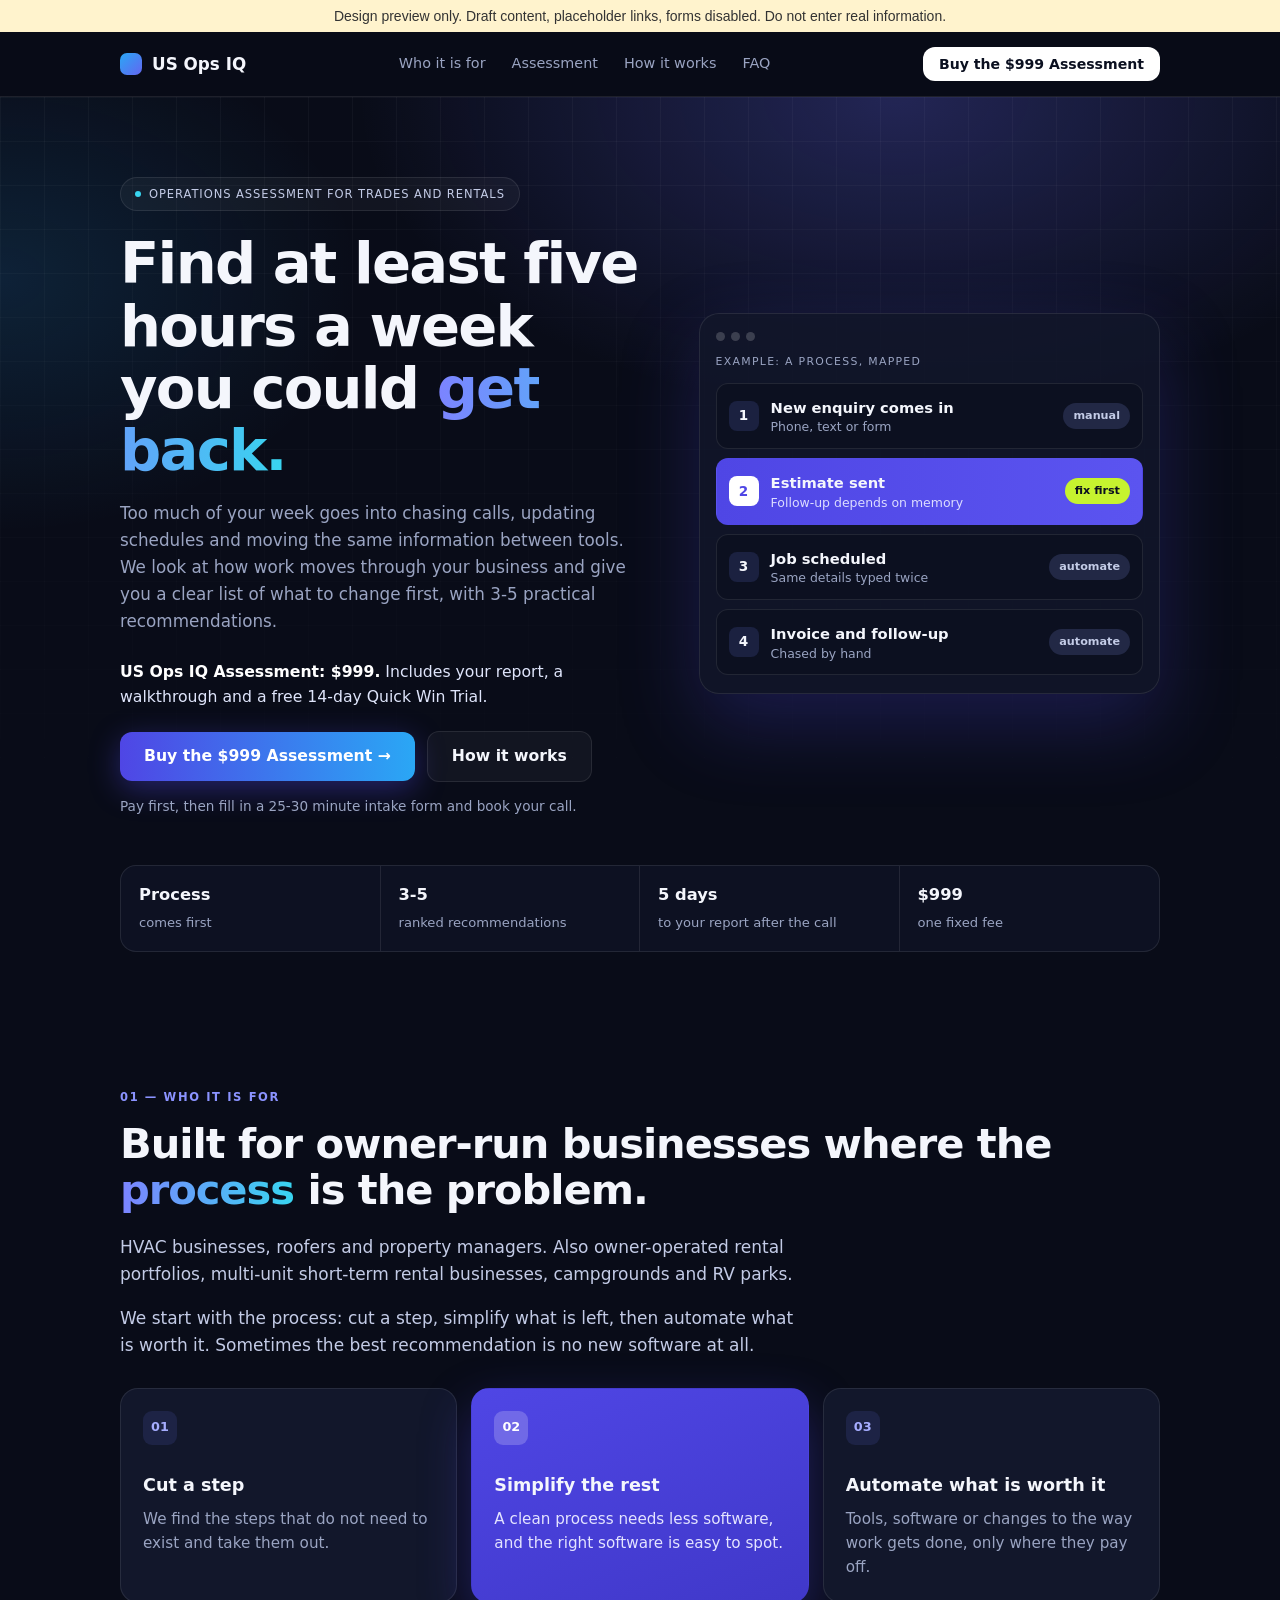
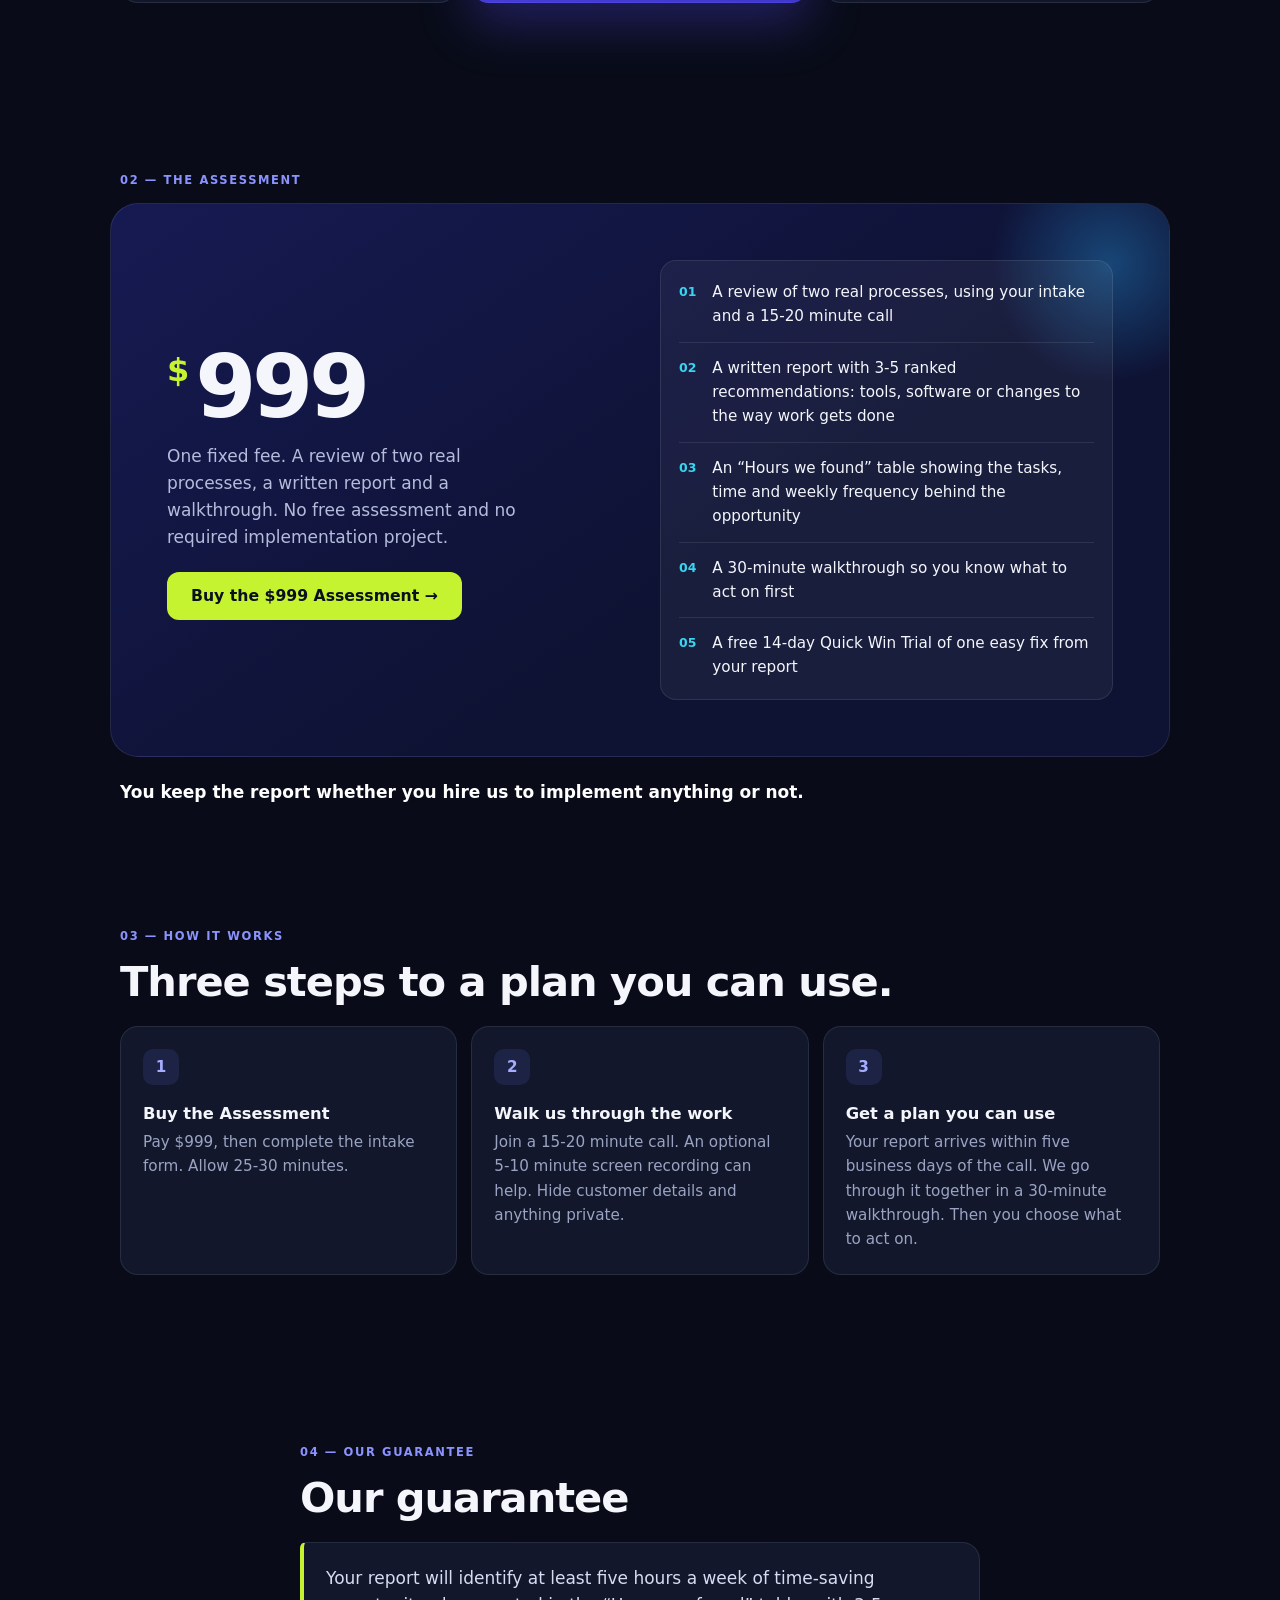
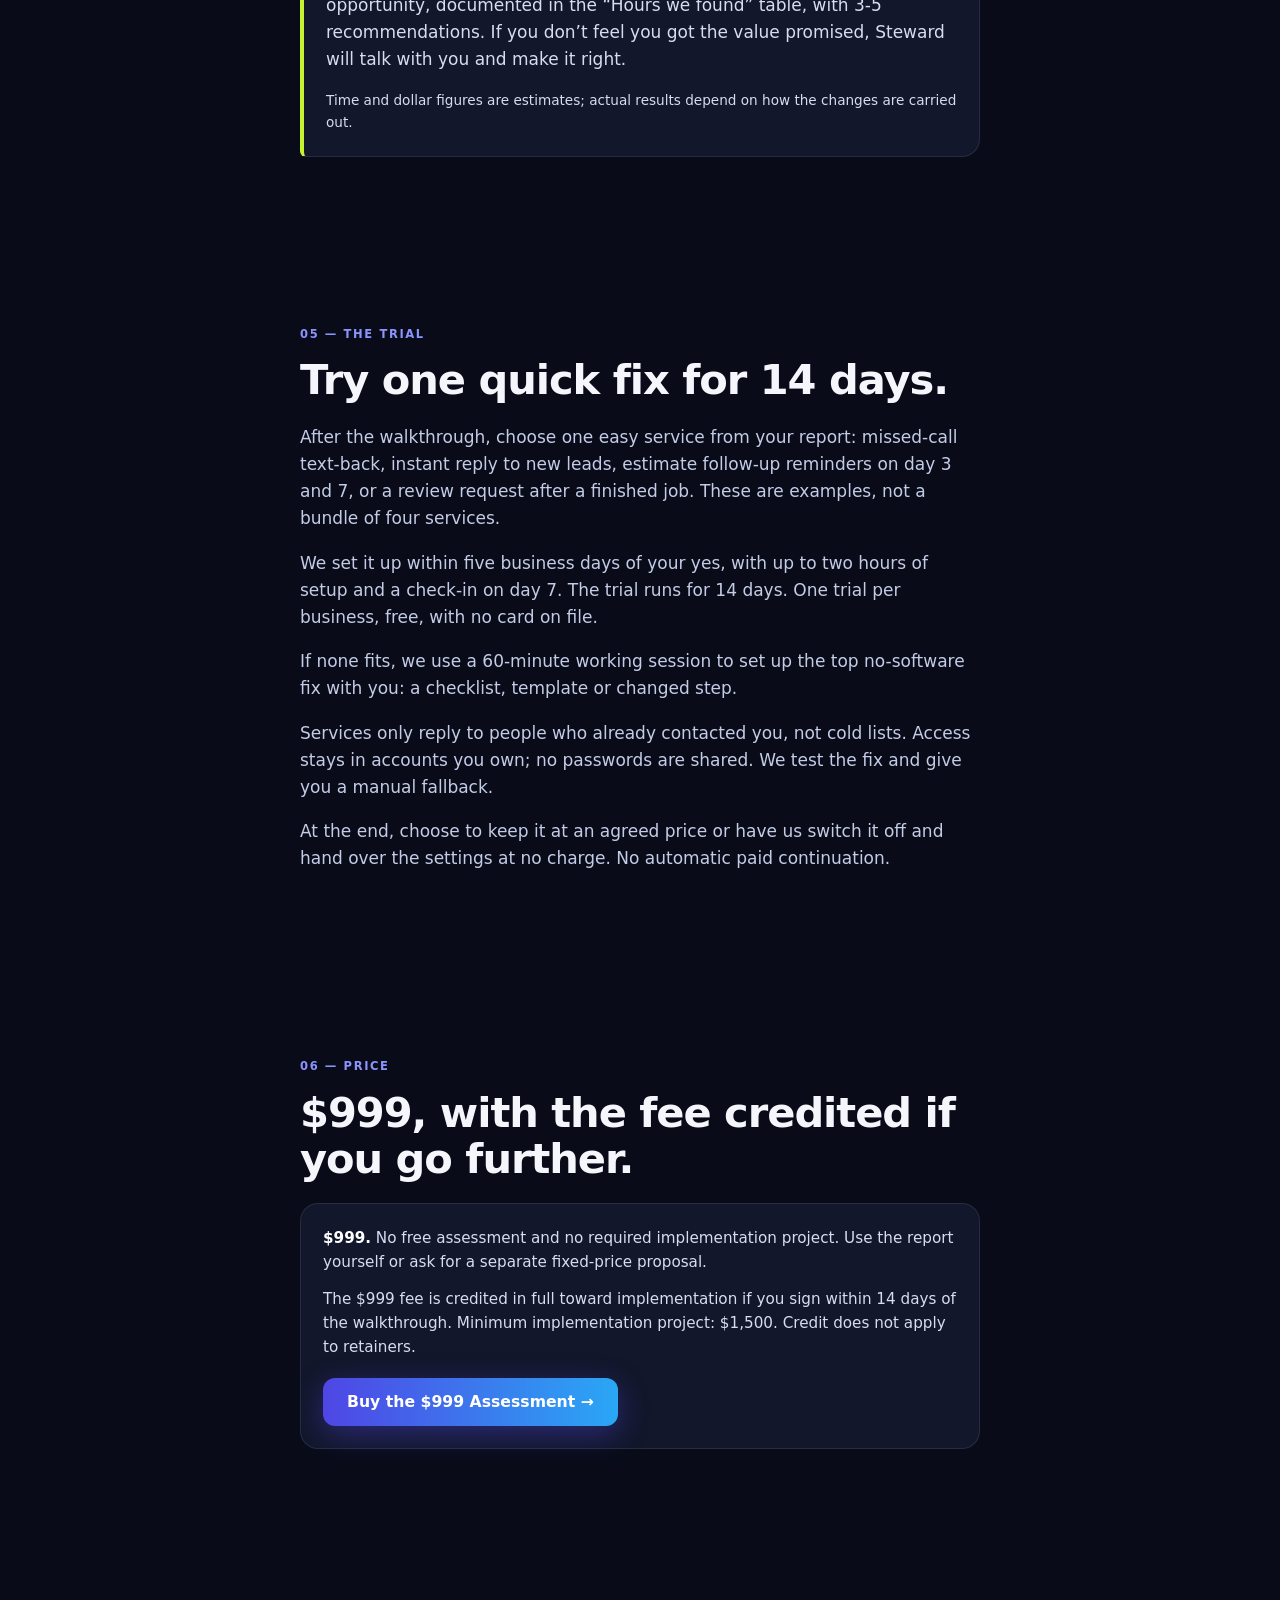
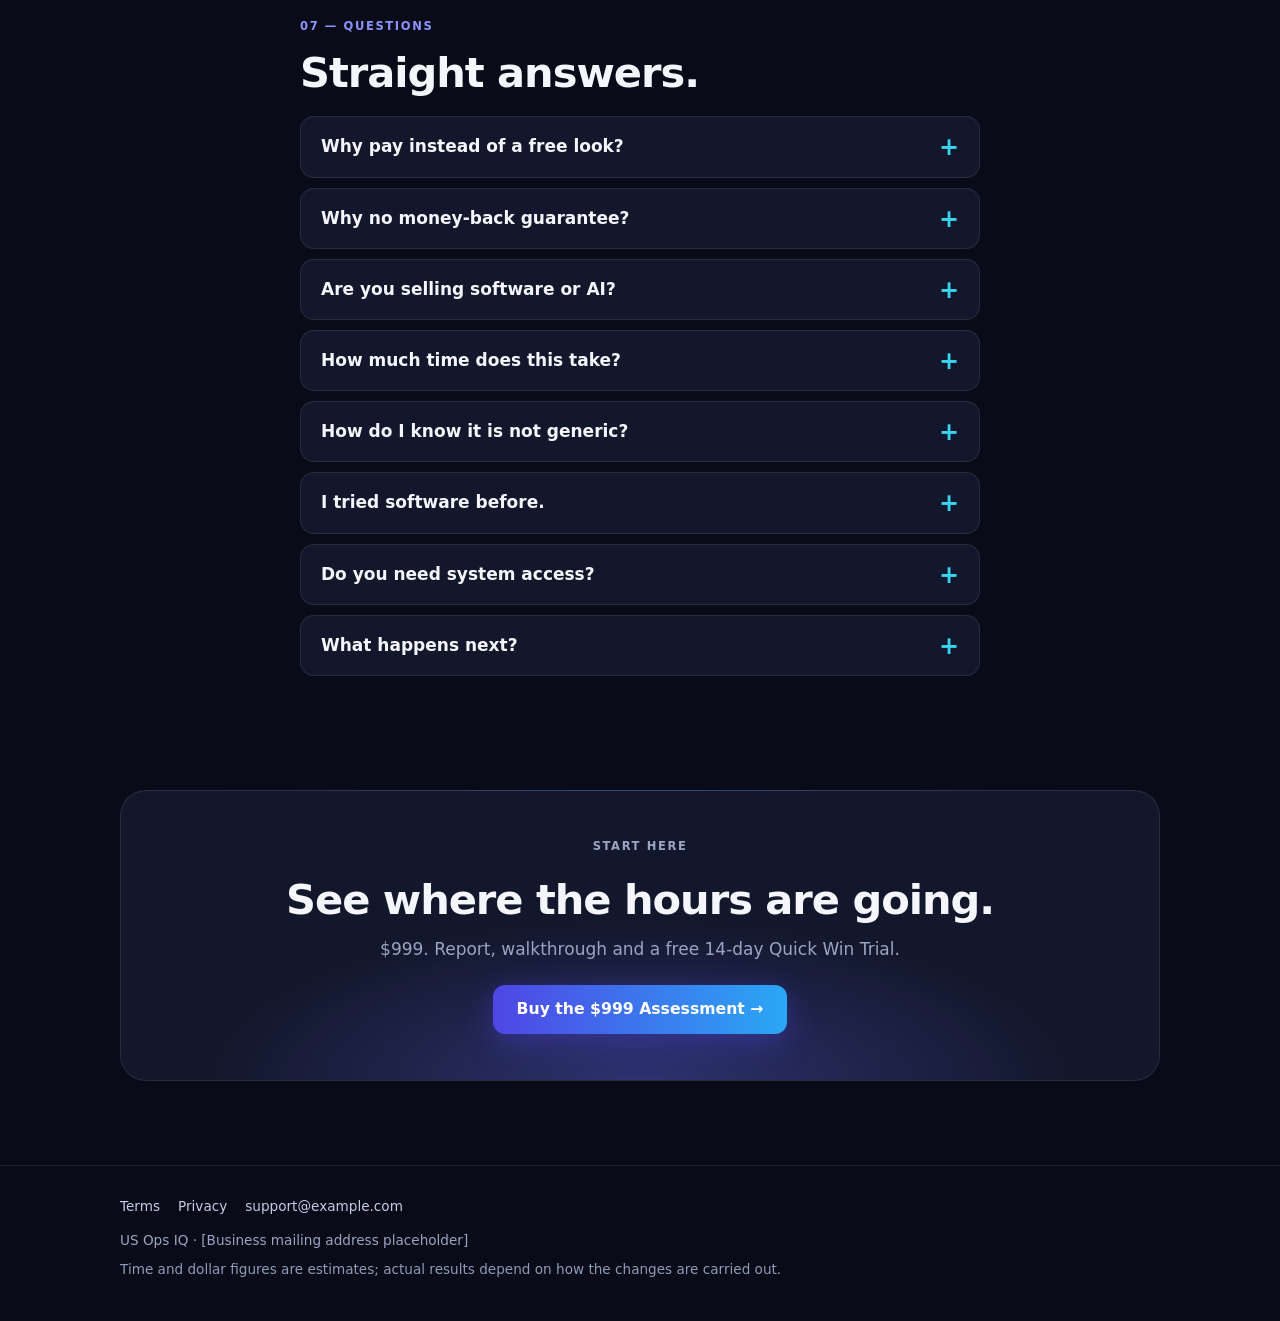
==== index.html @ 1dc73dcc "Create index.html" ====
<!doctype html>
<html lang="en">
<head>
<meta name="robots" content="noindex,nofollow">
<meta charset="utf-8">
<meta name="viewport" content="width=device-width,initial-scale=1">
<title>US Ops IQ | Find 5+ hours a week you could get back</title>
<meta name="description" content="A $999 workflow assessment for HVAC, roofing and property management businesses: a written report with 3-5 ranked recommendations, a walkthrough and a free 14-day Quick Win Trial.">
<link rel="canonical" href="https://example.com/">
<link rel="stylesheet" href="assets/style.css">
<meta property="og:title" content="US Ops IQ | Find 5+ hours a week you could get back">
<meta property="og:description" content="A $999 workflow assessment for HVAC, roofing and property management businesses: a written report with 3-5 ranked recommendations, a walkthrough and a free 14-day Quick Win Trial.">
</head>
<body><div style="background:#fff3cd;color:#333;padding:8px 12px;font:14px sans-serif;text-align:center">Design preview only. Draft content, placeholder links, forms disabled. Do not enter real information.</div>
<header class="site"><div class="wrap">
<a class="brand" href=""><b>US Ops IQ</b></a>
<nav class="top" aria-label="Main"><a href="#who">Who it is for</a><a href="#get">Assessment</a><a href="#how">How it works</a><a href="#faq">FAQ</a></nav>
<a class="btn small" href="#preview-only-payment-link">Buy <span class="lg">the </span>$999<span class="lg"> Assessment</span></a>
</div></header>
<main>
<section class="hero"><div class="wrap split">
<div>
<div class="pill">Operations assessment for trades and rentals</div>
<h1>Find at least five hours a week you could <span class="grad">get back.</span></h1>
<p class="lead">Too much of your week goes into chasing calls, updating schedules and moving the same information between tools. We look at how work moves through your business and give you a clear list of what to change first, with 3-5 practical recommendations.</p>
<div class="pricetag"><strong>US Ops IQ Assessment: $999.</strong> Includes your report, a walkthrough and a free 14-day Quick Win Trial.</div>
<div class="btns"><a class="btn" href="#preview-only-payment-link">Buy the $999 Assessment &rarr;</a><a class="btn ghost" href="#how">How it works</a></div>
<p class="note">Pay first, then fill in a 25-30 minute intake form and book your call.</p>
</div>
<div class="mapcard" aria-label="Example of a mapped process">
<div class="dots"><i></i><i></i><i></i></div>
<p class="maplabel">Example: a process, mapped</p>
<div class="row"><span class="n">1</span><div><b>New enquiry comes in</b><small>Phone, text or form</small></div><span class="t">manual</span></div>
<div class="row hot"><span class="n">2</span><div><b>Estimate sent</b><small>Follow-up depends on memory</small></div><span class="t">fix first</span></div>
<div class="row"><span class="n">3</span><div><b>Job scheduled</b><small>Same details typed twice</small></div><span class="t">automate</span></div>
<div class="row" style="margin-bottom:0"><span class="n">4</span><div><b>Invoice and follow-up</b><small>Chased by hand</small></div><span class="t">automate</span></div>
</div>
</div>
<div class="wrap"><div class="stats">
<div><b>Process</b><span>comes first</span></div>
<div><b>3-5</b><span>ranked recommendations</span></div>
<div><b>5 days</b><span>to your report after the call</span></div>
<div><b>$999</b><span>one fixed fee</span></div>
</div></div>
</section>

<section id="who"><div class="wrap">
<p class="eyebrow">01 &mdash; Who it is for</p>
<h2>Built for owner-run businesses where the <span class="grad">process</span> is the problem.</h2>
<p style="max-width:680px">HVAC businesses, roofers and property managers. Also owner-operated rental portfolios, multi-unit short-term rental businesses, campgrounds and RV parks.</p>
<p style="max-width:680px">We start with the process: cut a step, simplify what is left, then automate what is worth it. Sometimes the best recommendation is no new software at all.</p>
<div class="cards three" style="margin-top:28px">
<div class="card"><span class="num">01</span><h3>Cut a step</h3><p>We find the steps that do not need to exist and take them out.</p></div>
<div class="card hot"><span class="num">02</span><h3>Simplify the rest</h3><p>A clean process needs less software, and the right software is easy to spot.</p></div>
<div class="card"><span class="num">03</span><h3>Automate what is worth it</h3><p>Tools, software or changes to the way work gets done, only where they pay off.</p></div>
</div>
</div></section>

<section id="get"><div class="wrap">
<p class="eyebrow">02 &mdash; The assessment</p>
<div class="block">
<div>
<div class="big"><sup>$</sup><span>999</span></div>
<p class="desc">One fixed fee. A review of two real processes, a written report and a walkthrough. No free assessment and no required implementation project.</p>
<a class="btn lime" href="#preview-only-payment-link">Buy the $999 Assessment &rarr;</a>
</div>
<ol class="inc">
<li><b>01</b>A review of two real processes, using your intake and a 15-20 minute call</li>
<li><b>02</b>A written report with 3-5 ranked recommendations: tools, software or changes to the way work gets done</li>
<li><b>03</b>An &ldquo;Hours we found&rdquo; table showing the tasks, time and weekly frequency behind the opportunity</li>
<li><b>04</b>A 30-minute walkthrough so you know what to act on first</li>
<li><b>05</b>A free 14-day Quick Win Trial of one easy fix from your report</li>
</ol>
</div>
<p style="margin-top:22px"><strong style="color:#fff">You keep the report whether you hire us to implement anything or not.</strong></p>
</div></section>

<section id="how" style="padding-top:20px"><div class="wrap">
<p class="eyebrow">03 &mdash; How it works</p>
<h2>Three steps to a plan you can use.</h2>
<ol class="steps">
<li><span class="n">1</span><strong>Buy the Assessment</strong>Pay $999, then complete the intake form. Allow 25-30 minutes.</li>
<li><span class="n">2</span><strong>Walk us through the work</strong>Join a 15-20 minute call. An optional 5-10 minute screen recording can help. Hide customer details and anything private.</li>
<li><span class="n">3</span><strong>Get a plan you can use</strong>Your report arrives within five business days of the call. We go through it together in a 30-minute walkthrough. Then you choose what to act on.</li>
</ol>
</div></section>

<section id="guarantee"><div class="wrap narrow">
<p class="eyebrow">04 &mdash; Our guarantee</p>
<h2>Our guarantee</h2>
<div class="guarantee">
<p style="margin-top:0">Your report will identify at least five hours a week of time-saving opportunity, documented in the &ldquo;Hours we found&rdquo; table, with 3-5 recommendations. If you don&rsquo;t feel you got the value promised, Steward will talk with you and make it right.</p>
<p class="small" style="margin-bottom:0">Time and dollar figures are estimates; actual results depend on how the changes are carried out.</p>
</div>
</div></section>

<section id="trial"><div class="wrap narrow">
<p class="eyebrow">05 &mdash; The trial</p>
<h2>Try one quick fix for 14 days.</h2>
<p>After the walkthrough, choose one easy service from your report: missed-call text-back, instant reply to new leads, estimate follow-up reminders on day 3 and 7, or a review request after a finished job. These are examples, not a bundle of four services.</p>
<p>We set it up within five business days of your yes, with up to two hours of setup and a check-in on day 7. The trial runs for 14 days. One trial per business, free, with no card on file.</p>
<p>If none fits, we use a 60-minute working session to set up the top no-software fix with you: a checklist, template or changed step.</p>
<p>Services only reply to people who already contacted you, not cold lists. Access stays in accounts you own; no passwords are shared. We test the fix and give you a manual fallback.</p>
<p>At the end, choose to keep it at an agreed price or have us switch it off and hand over the settings at no charge. No automatic paid continuation.</p>
</div></section>

<section id="price"><div class="wrap narrow">
<p class="eyebrow">06 &mdash; Price</p>
<h2>$999, with the fee credited if you go further.</h2>
<div class="card">
<p style="color:#d6dcf2"><strong style="color:#fff">$999.</strong> No free assessment and no required implementation project. Use the report yourself or ask for a separate fixed-price proposal.</p>
<p style="color:#d6dcf2;margin:12px 0 18px">The $999 fee is credited in full toward implementation if you sign within 14 days of the walkthrough. Minimum implementation project: $1,500. Credit does not apply to retainers.</p>
<a class="btn" href="#preview-only-payment-link">Buy the $999 Assessment &rarr;</a>
</div>
</div></section>

<section id="faq"><div class="wrap narrow">
<p class="eyebrow">07 &mdash; Questions</p>
<h2>Straight answers.</h2>
<details><summary>Why pay instead of a free look?</summary><div class="body"><p>A real look takes real work. The assessment is the product, not a free sales pitch. You get a review of your processes, practical recommendations, a walkthrough and a trial of one quick fix. The report is yours even if you never hire us again.</p></div></details>
<details><summary>Why no money-back guarantee?</summary><div class="body"><p>The point is to give you something useful for your business, not another sales promise. You get a report built from your actual work: at least five hours a week of identified opportunity and 3-5 practical recommendations. You also get the free trial and implementation credit described above. We do not offer a money-back guarantee. If you do not feel you got the value promised, talk with Steward. He will listen and make it right.</p></div></details>
<details><summary>Are you selling software or AI?</summary><div class="body"><p>No. We start with how the work gets done. Your report can include tools, software or simple process changes. Implementation is a separate project you can decline.</p></div></details>
<details><summary>How much time does this take?</summary><div class="body"><p>A 25-30 minute form, one 15-20 minute call and a 30-minute walkthrough. The recording is optional. We do the analysis and put the next steps in order.</p></div></details>
<details><summary>How do I know it is not generic?</summary><div class="body"><p>It uses your intake, your call and two real processes. The hours table shows the basis for the numbers.</p></div></details>
<details><summary>I tried software before.</summary><div class="body"><p>We look at the process first, suggest changes that fit what you use and name a fallback if a fix breaks.</p></div></details>
<details><summary>Do you need system access?</summary><div class="body"><p>You choose what to show us. Hide private information. We do not ask for passwords. Later access uses accounts you own and can turn off.</p></div></details>
<details><summary>What happens next?</summary><div class="body"><p>We walk through the report and offer the trial. Use the recommendations yourself or ask for an implementation proposal. No required next step.</p></div></details>
</div></section>

<section style="padding-top:20px"><div class="wrap"><div class="ctabox">
<p class="eyebrow">Start here</p>
<h2>See where the hours are going.</h2>
<p>$999. Report, walkthrough and a free 14-day Quick Win Trial.</p>
<a class="btn" href="#preview-only-payment-link">Buy the $999 Assessment &rarr;</a>
</div></div></section>
</main>
<footer class="site"><div class="wrap">
<div class="links"><a href="terms/">Terms</a><a href="privacy/">Privacy</a><a href="mailto:support@example.com">support@example.com</a></div>
<div>US Ops IQ &middot; [Business mailing address placeholder]</div>
<div class="small" style="color:#8e9bb8;margin-top:8px">Time and dollar figures are estimates; actual results depend on how the changes are carried out.</div>
</div></footer>
<script>document.querySelectorAll("form").forEach(function(f){f.addEventListener("submit",function(e){e.preventDefault();alert("Preview only: form submission is disabled.");});});</script></body></html>
---- assets/style.css ----
:root{--bg:#090c18;--bg2:#0d1122;--card:#12172b;--card2:#171d36;--line:rgba(255,255,255,.09);--ink:#f4f6fc;--muted:#9aa4c2;--violet:#6366f1;--indigo:#4f46e5;--blue:#2aa7f5;--cyan:#38d5f0;--lime:#c6f32f;--max:1080px}
*{box-sizing:border-box}
html{-webkit-text-size-adjust:100%;scroll-behavior:smooth}
body{margin:0;font:16px/1.6 Inter,system-ui,-apple-system,"Segoe UI",Roboto,Helvetica,Arial,sans-serif;color:var(--ink);background:var(--bg)}
a{color:var(--cyan)}
.wrap{max-width:var(--max);margin:0 auto;padding:0 20px}
.narrow{max-width:720px}
header.site{position:sticky;top:0;z-index:20;background:rgba(9,12,24,.82);backdrop-filter:blur(10px);-webkit-backdrop-filter:blur(10px);border-bottom:1px solid var(--line)}
header.site .wrap{display:flex;align-items:center;justify-content:space-between;min-height:64px;gap:12px}
.brand{display:flex;align-items:center;gap:10px;font-weight:700;font-size:1.05rem;color:var(--ink);text-decoration:none}
.brand:before{content:"";width:22px;height:22px;border-radius:7px;background:linear-gradient(135deg,var(--blue),var(--violet))}
.brand b{font-weight:700}
nav.top{display:none;gap:26px}
nav.top a{color:var(--muted);text-decoration:none;font-size:.9rem}
nav.top a:hover{color:#fff}
.btn{display:inline-block;background:linear-gradient(90deg,var(--indigo),var(--blue));color:#fff;font-weight:650;text-decoration:none;padding:15px 24px;border-radius:12px;border:0;font-size:.98rem;text-align:center;cursor:pointer;line-height:1.2;box-shadow:0 8px 30px rgba(79,70,229,.4)}
.btn:hover{filter:brightness(1.1)}
.btn.small{padding:9px 16px;font-size:.88rem;background:#fff;color:#0b1020;box-shadow:none}
.btn.ghost{background:rgba(255,255,255,.04);color:var(--ink);border:1px solid var(--line);box-shadow:none}
.btn.lime{background:var(--lime);color:#0b1020;box-shadow:none}
.btns{display:flex;flex-direction:column;align-items:flex-start;gap:12px}
.hero{position:relative;overflow:hidden;padding:44px 0 36px;background:radial-gradient(60% 50% at 70% 0%,rgba(99,102,241,.28),transparent 70%),radial-gradient(40% 40% at 0% 20%,rgba(42,167,245,.14),transparent 70%),var(--bg)}
.hero:before{content:"";position:absolute;inset:0;background-image:linear-gradient(rgba(255,255,255,.035) 1px,transparent 1px),linear-gradient(90deg,rgba(255,255,255,.035) 1px,transparent 1px);background-size:44px 44px;-webkit-mask-image:linear-gradient(#000,transparent 85%);mask-image:linear-gradient(#000,transparent 85%);pointer-events:none}
.hero .wrap{position:relative}
.pill{display:inline-flex;align-items:center;gap:8px;border:1px solid var(--line);background:rgba(255,255,255,.04);border-radius:99px;padding:7px 14px;font-size:.72rem;letter-spacing:.08em;text-transform:uppercase;color:#c3cbe6;margin-bottom:22px}
.pill:before{content:"";width:6px;height:6px;border-radius:50%;background:var(--cyan)}
.hero h1{font-size:2.2rem;line-height:1.08;margin:0 0 18px;letter-spacing:-.03em;font-weight:800}
.grad{background:linear-gradient(90deg,#7c83ff,var(--cyan));-webkit-background-clip:text;background-clip:text;color:transparent}
.hero p.lead{color:var(--muted);font-size:1.05rem;margin:0 0 24px;max-width:560px}
.hero .note{font-size:.85rem;color:var(--muted);margin-top:14px}
.pricetag{display:inline-block;margin:0 0 22px;color:#dfe5fb;font-size:.98rem}
.pricetag strong{color:#fff}
.mapcard{margin-top:34px;background:rgba(18,23,43,.85);border:1px solid var(--line);border-radius:20px;padding:16px 16px 18px;box-shadow:0 30px 80px rgba(79,70,229,.25)}
.dots{display:flex;gap:6px;margin:2px 0 12px}.dots i{width:9px;height:9px;border-radius:50%;background:rgba(255,255,255,.18)}
.maplabel{font-size:.68rem;letter-spacing:.12em;text-transform:uppercase;color:var(--muted);margin:0 0 12px}
.row{display:flex;align-items:center;gap:12px;background:#0c1020;border:1px solid var(--line);border-radius:12px;padding:12px;margin-bottom:9px}
.row .n{flex:none;width:30px;height:30px;border-radius:8px;background:#1b2140;display:flex;align-items:center;justify-content:center;font-weight:700;font-size:.85rem}
.row b{display:block;font-size:.92rem}.row small{color:var(--muted);font-size:.78rem;display:block;line-height:1.35}
.row .t{margin-left:auto;flex:none;font-size:.7rem;padding:4px 10px;border-radius:99px;background:#222845;color:#c3cbe6;font-weight:600}
.row.hot{background:linear-gradient(90deg,#4f46e5,#5b54f0);border-color:transparent}
.row.hot .n{background:#fff;color:var(--indigo)}.row.hot small{color:#dcdcff}
.row.hot .t{background:var(--lime);color:#0b1020}
.stats{display:grid;grid-template-columns:1fr 1fr;border:1px solid var(--line);border-radius:16px;background:rgba(18,23,43,.6);margin-top:34px;overflow:hidden}
.stats div{padding:16px 18px;border-right:1px solid var(--line);border-bottom:1px solid var(--line)}
.stats div:nth-child(2n){border-right:0}.stats div:nth-last-child(-n+2){border-bottom:0}
.stats b{display:block;font-size:1.02rem}.stats span{font-size:.82rem;color:var(--muted)}
section{padding:56px 0}
.eyebrow{font-size:.72rem;letter-spacing:.14em;text-transform:uppercase;color:#8b93ff;font-weight:600;margin:0 0 14px}
h1,h2,h3{color:var(--ink)}
h2{font-size:1.9rem;line-height:1.12;margin:0 0 20px;letter-spacing:-.025em;font-weight:800}
h3{font-size:1.1rem;margin:0 0 8px}
.cards{display:grid;gap:14px}
.card{background:var(--card);border:1px solid var(--line);border-radius:18px;padding:22px}
.card p{margin:0;color:var(--muted);font-size:.95rem}
.card .num{display:inline-flex;width:34px;height:34px;border-radius:9px;background:#1d2345;color:#a6adff;font-size:.8rem;font-weight:700;align-items:center;justify-content:center;margin-bottom:26px}
.card.hot{background:linear-gradient(160deg,#4f46e5,#4038c9);border-color:transparent;box-shadow:0 20px 50px rgba(79,70,229,.35)}
.card.hot p{color:#e4e4ff}.card.hot .num{background:rgba(255,255,255,.2);color:#fff}
.card ul.check{margin-top:4px}
.block{background:linear-gradient(145deg,#161a52,#0e1233 60%);border:1px solid var(--line);border-radius:28px;padding:28px 22px;position:relative;overflow:hidden}
.block:after{content:"";position:absolute;right:-60px;top:-60px;width:240px;height:240px;border-radius:50%;background:radial-gradient(circle,rgba(42,167,245,.35),transparent 70%)}
.block>*{position:relative;z-index:1}
.big{display:flex;align-items:flex-start;line-height:.95;margin:6px 0 14px}
.big sup{font-size:2rem;color:var(--lime);font-weight:800;margin:10px 6px 0 0}
.big span{font-size:5.5rem;font-weight:800;letter-spacing:-.05em}
.block p.desc{color:#b4bcdc;max-width:360px;margin:0 0 20px}
.inc{background:rgba(255,255,255,.05);border:1px solid var(--line);border-radius:16px;padding:6px 18px;margin-top:22px}
.inc li{list-style:none;display:flex;gap:16px;padding:13px 0;border-bottom:1px solid var(--line);font-size:.95rem}
.inc li:last-child{border:0}.inc li b{color:var(--cyan);font-size:.78rem;padding-top:2px;flex:none}
.inc{padding-left:18px;margin-bottom:0}
ul.check{list-style:none;padding:0;margin:0}
ul.check li{padding-left:28px;position:relative;margin:0 0 12px;color:#d6dcf2}
ul.check li:before{content:"";position:absolute;left:0;top:.45em;width:14px;height:14px;border-radius:50%;background:var(--lime)}
ul.check li:after{content:"";position:absolute;left:4.5px;top:.55em;width:3px;height:7px;border:solid #0b1020;border-width:0 2px 2px 0;transform:rotate(45deg)}
.steps{list-style:none;padding:0;margin:0;display:grid;gap:14px}
.steps li{background:var(--card);border:1px solid var(--line);border-radius:18px;padding:20px 20px 20px 66px;position:relative;color:var(--muted);font-size:.95rem}
.steps .n{position:absolute;left:18px;top:18px;width:36px;height:36px;border-radius:10px;background:#1d2345;color:#a6adff;font-weight:700;display:flex;align-items:center;justify-content:center}
.steps strong{display:block;color:var(--ink);margin-bottom:3px;font-size:1.02rem}
.guarantee{border:1px solid var(--line);border-left:4px solid var(--lime);background:var(--card);padding:22px;border-radius:6px 18px 18px 6px}
.small{font-size:.85rem;color:var(--muted)}
.guarantee p{color:#d6dcf2}
p{color:#c3cbe6}
details{background:var(--card);border:1px solid var(--line);border-radius:14px;margin:0 0 10px}
details summary{cursor:pointer;padding:16px 50px 16px 20px;font-weight:600;list-style:none;position:relative}
details summary::-webkit-details-marker{display:none}
details summary:after{content:"+";position:absolute;right:20px;top:11px;font-size:1.5rem;color:var(--cyan)}
details[open] summary:after{content:"\2212"}
details .body{padding:0 20px 16px}
details .body p{margin:0 0 10px}
.ctabox{text-align:center;background:radial-gradient(60% 80% at 50% 100%,rgba(99,102,241,.35),transparent 70%),var(--card);border:1px solid var(--line);border-radius:26px;padding:46px 20px}
.ctabox h2{margin-bottom:12px}.ctabox p{margin:0 0 22px;color:var(--muted)}
footer.site{border-top:1px solid var(--line);padding:30px 0 40px;font-size:.85rem;color:var(--muted)}
footer.site a{color:#c3cbe6;text-decoration:none}
footer.site .links{display:flex;flex-wrap:wrap;gap:6px 18px;margin:0 0 12px}
.formframe{border:1px solid var(--line);border-radius:18px;overflow:hidden;background:#fff;min-height:520px}
.formframe iframe{width:100%;min-height:900px;border:0;display:block}
.warn{background:rgba(251,146,60,.1);border:1px solid rgba(251,146,60,.4);border-radius:14px;padding:14px 18px;margin:0 0 20px;color:#ffd9b8}
.sections{display:grid;gap:12px;margin:0;padding:0;list-style:none}
.sections li{background:var(--card);border:1px solid var(--line);border-radius:14px;padding:16px 18px;color:var(--muted);font-size:.95rem}
.sections b{color:var(--ink)}
.legal h1{font-size:2rem;letter-spacing:-.02em}
.legal h2{font-size:1.15rem;margin:26px 0 8px;letter-spacing:0}
.draftbanner{background:rgba(251,146,60,.1);border:1px solid rgba(251,146,60,.4);color:#ffd9b8;padding:12px 16px;border-radius:12px;margin:0 0 22px;font-size:.9rem}
@media(min-width:820px){
 body{font-size:17px}
 nav.top{display:flex}
 .hero{padding:80px 0 52px}
 .hero .wrap.split{display:grid;grid-template-columns:1.15fr 1fr;gap:48px;align-items:center}
 .hero h1{font-size:3.6rem}
 .btns{flex-direction:row;align-items:center}
 .mapcard{margin-top:0}
 .stats{grid-template-columns:repeat(4,1fr)}
 .stats div{border-bottom:0!important;border-right:1px solid var(--line)!important}.stats div:last-child{border-right:0!important}
 section{padding:84px 0}
 h2{font-size:2.6rem}
 .cards.three{grid-template-columns:repeat(3,1fr)}
 .block{padding:56px;display:grid;grid-template-columns:1fr 1fr;gap:40px;align-items:center;margin:0 -10px}
 .inc{margin-top:0}
 .steps{grid-template-columns:repeat(3,1fr)}
 .steps li{padding:74px 22px 22px}
 .steps .n{left:22px;top:22px}
 .sections{grid-template-columns:1fr 1fr}
}
.hero.plain .wrap{display:block}
.brand{white-space:nowrap}.btn.small{white-space:nowrap}
.lg{display:none}
@media(min-width:560px){.lg{display:inline}}

/* Native intake, no third-party embed. */
fieldset{border:1px solid var(--line);border-radius:18px;padding:22px;margin:28px 0;background:var(--card)}
legend{font-size:1.2rem;font-weight:700;padding:0 8px;color:var(--ink)}
.field{margin:0 0 20px}.field label{display:block;font-weight:600;margin-bottom:8px;color:var(--ink)}
input,textarea,select{width:100%;min-width:0;border:1px solid #667394;border-radius:8px;background:#0c1020;color:var(--ink);padding:12px;font:inherit;line-height:1.4}textarea{resize:vertical}input:focus,textarea:focus,select:focus{outline:2px solid var(--cyan);outline-offset:2px}
.hint{font-size:.85rem;color:var(--muted);margin:7px 0 0}.required{color:#ffc28c}.checkbox{display:flex;gap:12px;align-items:flex-start}.checkbox input{width:22px;height:22px;flex:none;margin-top:3px}.honeypot{display:none}.refcard p{margin-bottom:16px}.refcard .field{margin-bottom:0}.fieldgrid{display:grid;gap:0}form details .body{padding-top:14px}form button{min-height:48px}form [hidden]{display:none!important}
@media(min-width:600px){.fieldgrid{grid-template-columns:1fr 1fr 1fr;gap:14px}}
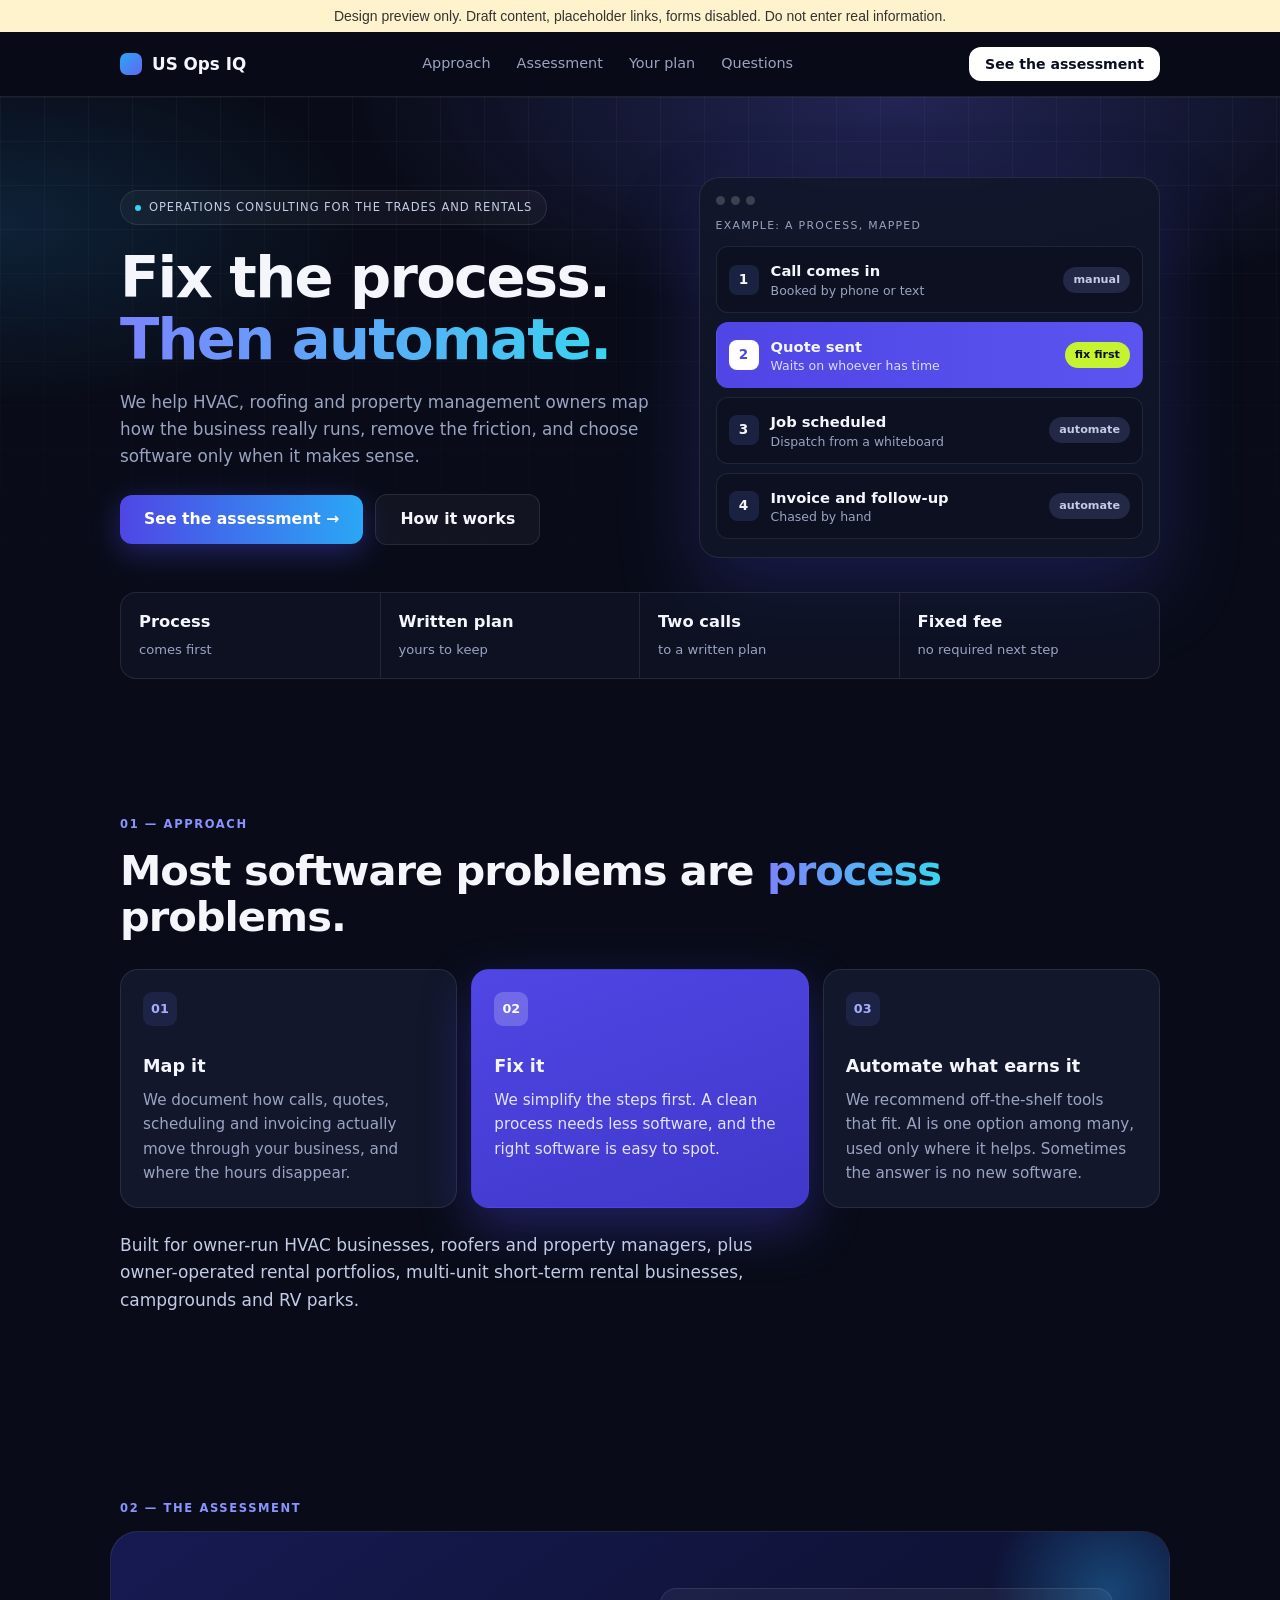
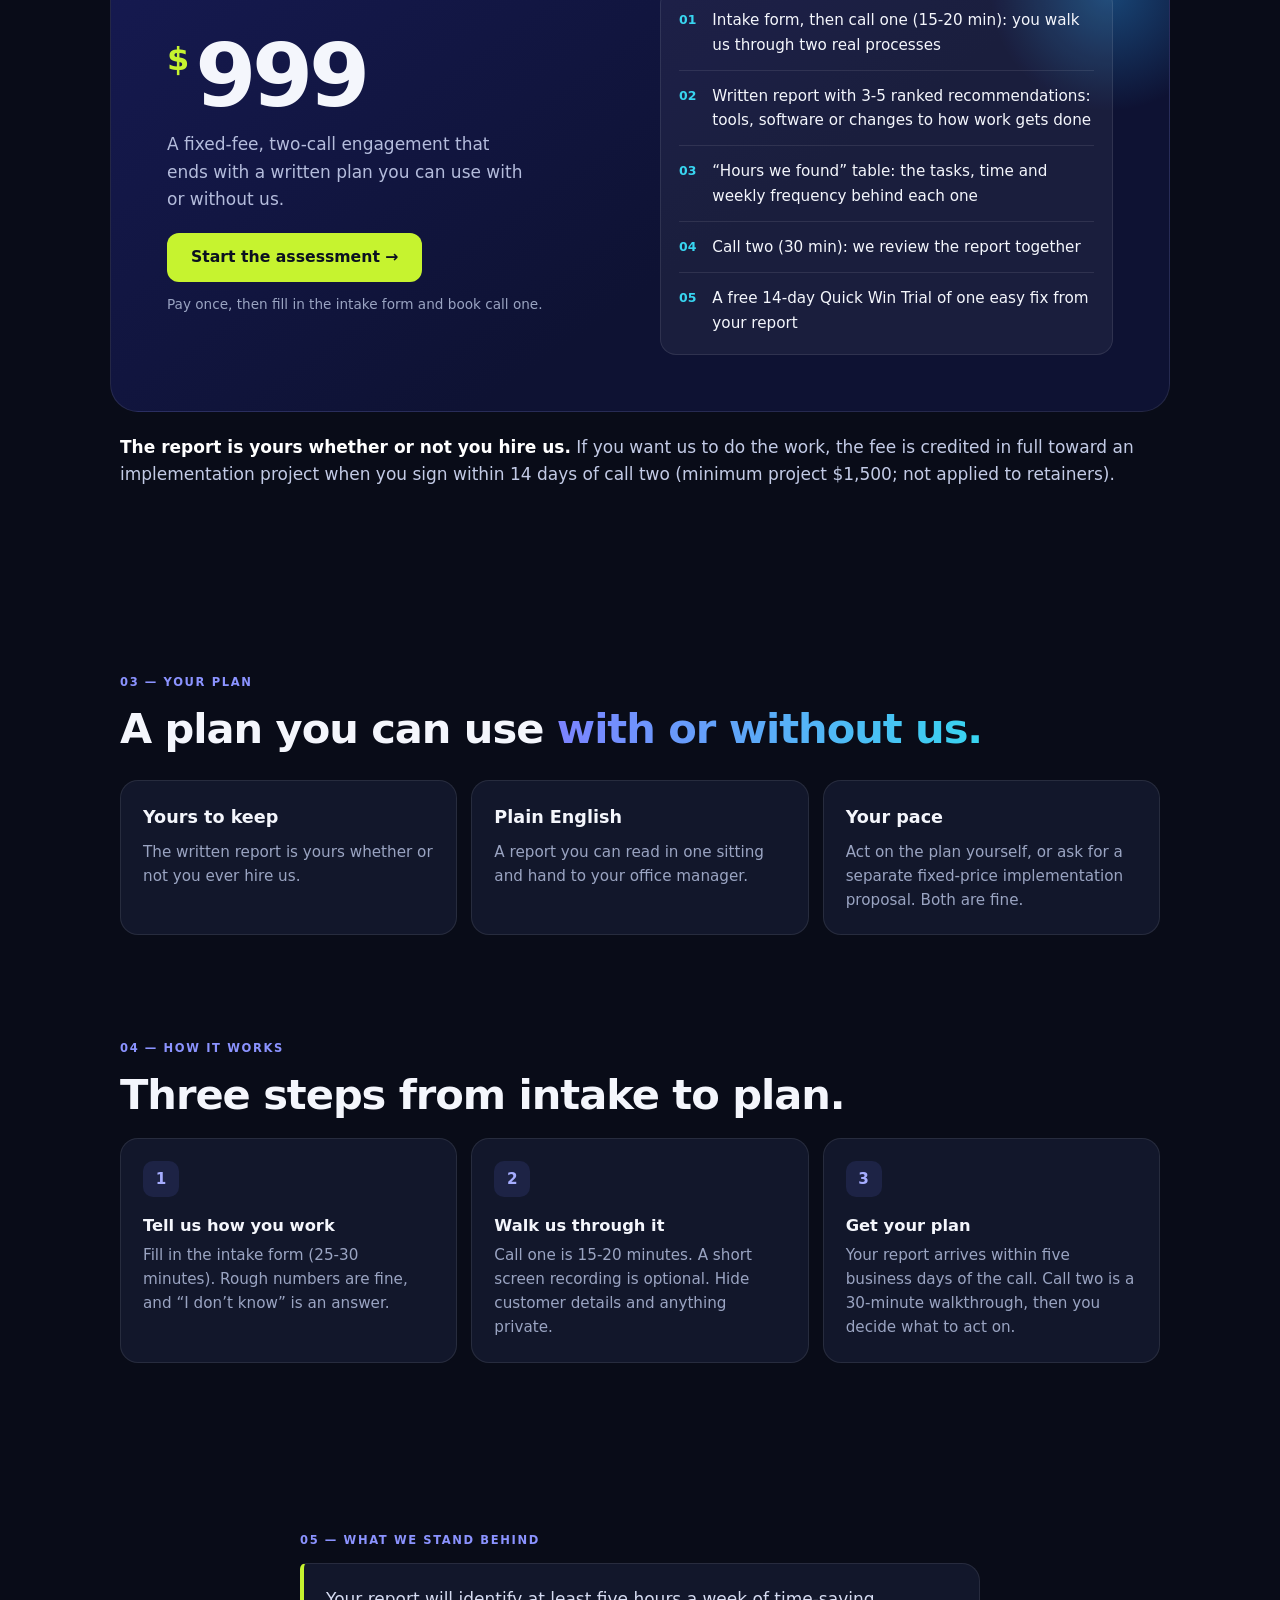
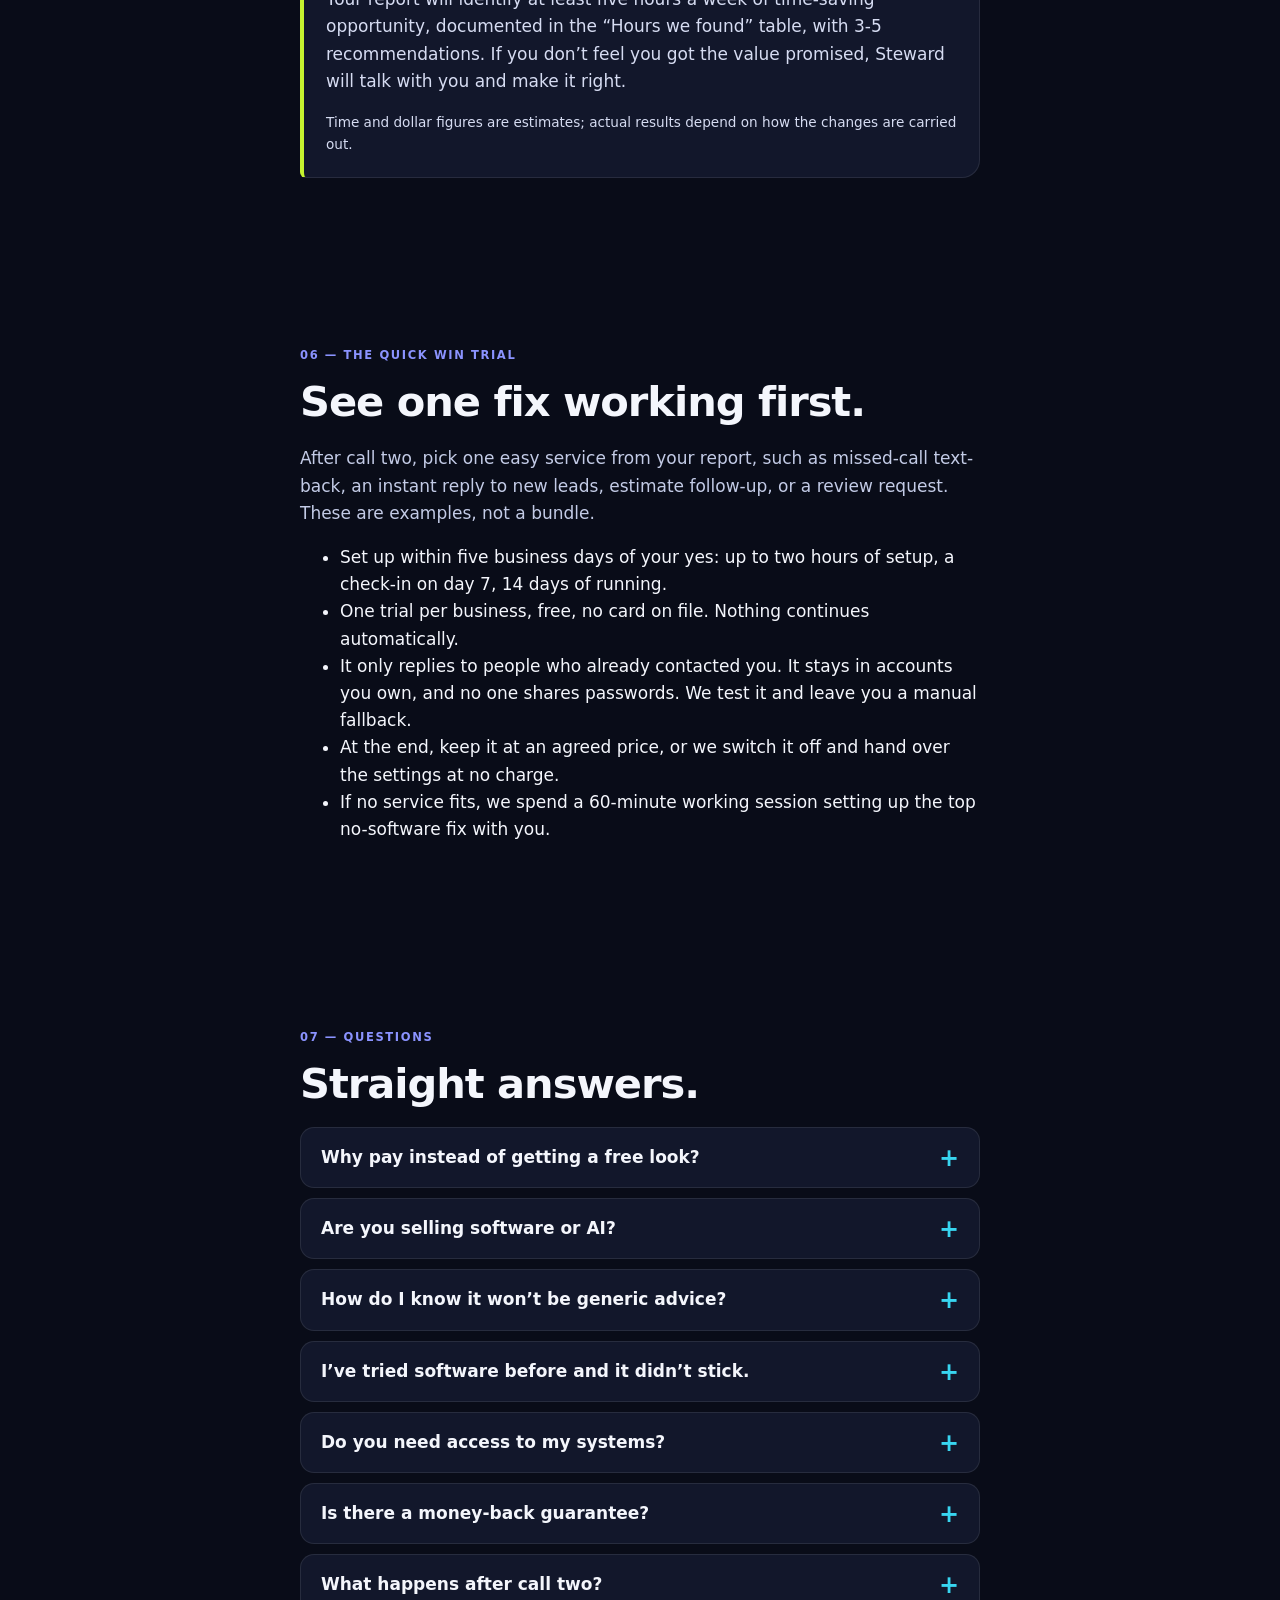
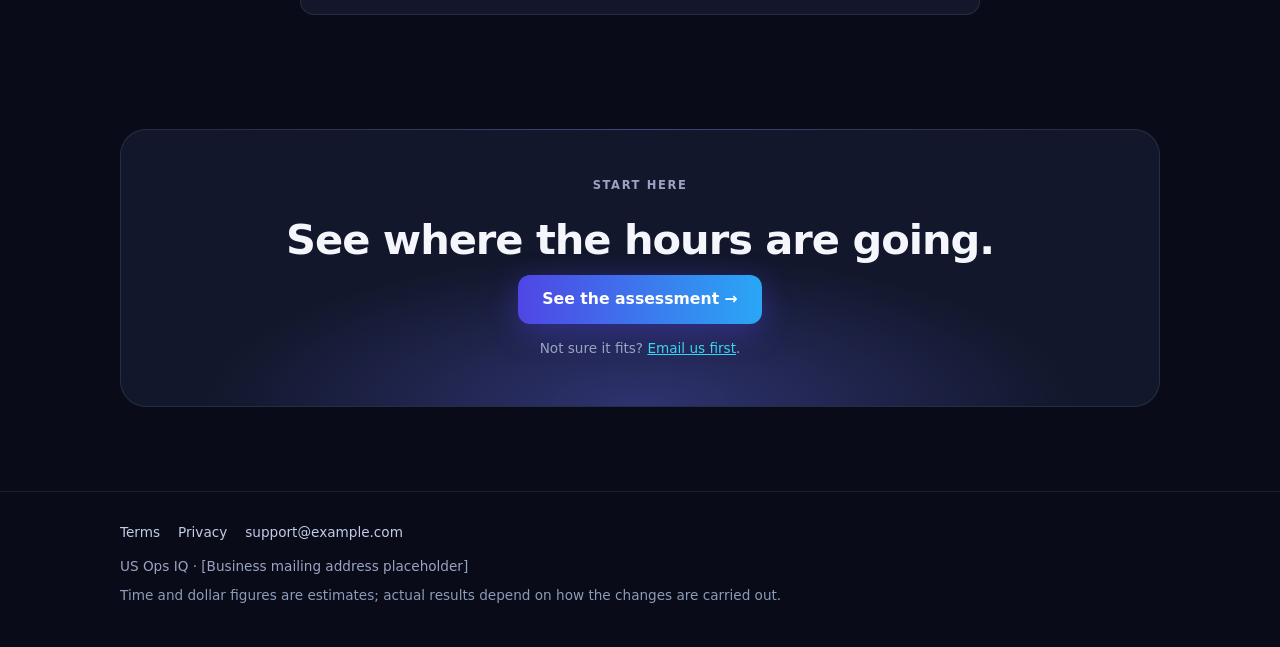
==== commit afd3d514: "Update index.html" ====
--- a/index.html
+++ b/index.html
@@ -4,90 +4,97 @@
 <meta name="robots" content="noindex,nofollow">
 <meta charset="utf-8">
 <meta name="viewport" content="width=device-width,initial-scale=1">
-<title>US Ops IQ | Find 5+ hours a week you could get back</title>
-<meta name="description" content="A $999 workflow assessment for HVAC, roofing and property management businesses: a written report with 3-5 ranked recommendations, a walkthrough and a free 14-day Quick Win Trial.">
+<title>US Ops IQ | Fix the process. Then automate.</title>
+<meta name="description" content="We help HVAC, roofing and property management owners map how the business really runs, remove the friction, and choose software only when it makes sense. A fixed-fee assessment that ends in a written plan.">
 <link rel="canonical" href="https://example.com/">
 <link rel="stylesheet" href="assets/style.css">
-<meta property="og:title" content="US Ops IQ | Find 5+ hours a week you could get back">
-<meta property="og:description" content="A $999 workflow assessment for HVAC, roofing and property management businesses: a written report with 3-5 ranked recommendations, a walkthrough and a free 14-day Quick Win Trial.">
+<meta property="og:title" content="US Ops IQ | Fix the process. Then automate.">
+<meta property="og:description" content="A fixed-fee operations assessment for HVAC, roofing and property management owners. Two calls, one written plan.">
 </head>
 <body><div style="background:#fff3cd;color:#333;padding:8px 12px;font:14px sans-serif;text-align:center">Design preview only. Draft content, placeholder links, forms disabled. Do not enter real information.</div>
 <header class="site"><div class="wrap">
 <a class="brand" href=""><b>US Ops IQ</b></a>
-<nav class="top" aria-label="Main"><a href="#who">Who it is for</a><a href="#get">Assessment</a><a href="#how">How it works</a><a href="#faq">FAQ</a></nav>
-<a class="btn small" href="#preview-only-payment-link">Buy <span class="lg">the </span>$999<span class="lg"> Assessment</span></a>
+<nav class="top" aria-label="Main"><a href="#approach">Approach</a><a href="#assessment">Assessment</a><a href="#plan">Your plan</a><a href="#faq">Questions</a></nav>
+<a class="btn small" href="#assessment">See the assessment</a>
 </div></header>
 <main>
 <section class="hero"><div class="wrap split">
 <div>
-<div class="pill">Operations assessment for trades and rentals</div>
-<h1>Find at least five hours a week you could <span class="grad">get back.</span></h1>
-<p class="lead">Too much of your week goes into chasing calls, updating schedules and moving the same information between tools. We look at how work moves through your business and give you a clear list of what to change first, with 3-5 practical recommendations.</p>
-<div class="pricetag"><strong>US Ops IQ Assessment: $999.</strong> Includes your report, a walkthrough and a free 14-day Quick Win Trial.</div>
-<div class="btns"><a class="btn" href="#preview-only-payment-link">Buy the $999 Assessment &rarr;</a><a class="btn ghost" href="#how">How it works</a></div>
-<p class="note">Pay first, then fill in a 25-30 minute intake form and book your call.</p>
+<div class="pill">Operations consulting for the trades and rentals</div>
+<h1>Fix the process. <span class="grad">Then automate.</span></h1>
+<p class="lead">We help HVAC, roofing and property management owners map how the business really runs, remove the friction, and choose software only when it makes sense.</p>
+<div class="btns"><a class="btn" href="#assessment">See the assessment &rarr;</a><a class="btn ghost" href="#how">How it works</a></div>
 </div>
 <div class="mapcard" aria-label="Example of a mapped process">
 <div class="dots"><i></i><i></i><i></i></div>
 <p class="maplabel">Example: a process, mapped</p>
-<div class="row"><span class="n">1</span><div><b>New enquiry comes in</b><small>Phone, text or form</small></div><span class="t">manual</span></div>
-<div class="row hot"><span class="n">2</span><div><b>Estimate sent</b><small>Follow-up depends on memory</small></div><span class="t">fix first</span></div>
-<div class="row"><span class="n">3</span><div><b>Job scheduled</b><small>Same details typed twice</small></div><span class="t">automate</span></div>
+<div class="row"><span class="n">1</span><div><b>Call comes in</b><small>Booked by phone or text</small></div><span class="t">manual</span></div>
+<div class="row hot"><span class="n">2</span><div><b>Quote sent</b><small>Waits on whoever has time</small></div><span class="t">fix first</span></div>
+<div class="row"><span class="n">3</span><div><b>Job scheduled</b><small>Dispatch from a whiteboard</small></div><span class="t">automate</span></div>
 <div class="row" style="margin-bottom:0"><span class="n">4</span><div><b>Invoice and follow-up</b><small>Chased by hand</small></div><span class="t">automate</span></div>
 </div>
 </div>
 <div class="wrap"><div class="stats">
 <div><b>Process</b><span>comes first</span></div>
-<div><b>3-5</b><span>ranked recommendations</span></div>
-<div><b>5 days</b><span>to your report after the call</span></div>
-<div><b>$999</b><span>one fixed fee</span></div>
+<div><b>Written plan</b><span>yours to keep</span></div>
+<div><b>Two calls</b><span>to a written plan</span></div>
+<div><b>Fixed fee</b><span>no required next step</span></div>
 </div></div>
 </section>
 
-<section id="who"><div class="wrap">
-<p class="eyebrow">01 &mdash; Who it is for</p>
-<h2>Built for owner-run businesses where the <span class="grad">process</span> is the problem.</h2>
-<p style="max-width:680px">HVAC businesses, roofers and property managers. Also owner-operated rental portfolios, multi-unit short-term rental businesses, campgrounds and RV parks.</p>
-<p style="max-width:680px">We start with the process: cut a step, simplify what is left, then automate what is worth it. Sometimes the best recommendation is no new software at all.</p>
+<section id="approach"><div class="wrap">
+<p class="eyebrow">01 &mdash; Approach</p>
+<h2>Most software problems are <span class="grad">process</span> problems.</h2>
 <div class="cards three" style="margin-top:28px">
-<div class="card"><span class="num">01</span><h3>Cut a step</h3><p>We find the steps that do not need to exist and take them out.</p></div>
-<div class="card hot"><span class="num">02</span><h3>Simplify the rest</h3><p>A clean process needs less software, and the right software is easy to spot.</p></div>
-<div class="card"><span class="num">03</span><h3>Automate what is worth it</h3><p>Tools, software or changes to the way work gets done, only where they pay off.</p></div>
+<div class="card"><span class="num">01</span><h3>Map it</h3><p>We document how calls, quotes, scheduling and invoicing actually move through your business, and where the hours disappear.</p></div>
+<div class="card hot"><span class="num">02</span><h3>Fix it</h3><p>We simplify the steps first. A clean process needs less software, and the right software is easy to spot.</p></div>
+<div class="card"><span class="num">03</span><h3>Automate what earns it</h3><p>We recommend off-the-shelf tools that fit. AI is one option among many, used only where it helps. Sometimes the answer is no new software.</p></div>
 </div>
+<p style="max-width:680px;margin-top:24px">Built for owner-run HVAC businesses, roofers and property managers, plus owner-operated rental portfolios, multi-unit short-term rental businesses, campgrounds and RV parks.</p>
 </div></section>
 
-<section id="get"><div class="wrap">
+<section id="assessment"><div class="wrap">
 <p class="eyebrow">02 &mdash; The assessment</p>
 <div class="block">
 <div>
 <div class="big"><sup>$</sup><span>999</span></div>
-<p class="desc">One fixed fee. A review of two real processes, a written report and a walkthrough. No free assessment and no required implementation project.</p>
-<a class="btn lime" href="#preview-only-payment-link">Buy the $999 Assessment &rarr;</a>
+<p class="desc">A fixed-fee, two-call engagement that ends with a written plan you can use with or without us.</p>
+<a class="btn lime" href="#preview-only-payment-link">Start the assessment &rarr;</a>
+<p class="small" style="margin:12px 0 0;color:#9aa4c2">Pay once, then fill in the intake form and book call one.</p>
 </div>
 <ol class="inc">
-<li><b>01</b>A review of two real processes, using your intake and a 15-20 minute call</li>
-<li><b>02</b>A written report with 3-5 ranked recommendations: tools, software or changes to the way work gets done</li>
-<li><b>03</b>An &ldquo;Hours we found&rdquo; table showing the tasks, time and weekly frequency behind the opportunity</li>
-<li><b>04</b>A 30-minute walkthrough so you know what to act on first</li>
+<li><b>01</b>Intake form, then call one (15-20 min): you walk us through two real processes</li>
+<li><b>02</b>Written report with 3-5 ranked recommendations: tools, software or changes to how work gets done</li>
+<li><b>03</b>&ldquo;Hours we found&rdquo; table: the tasks, time and weekly frequency behind each one</li>
+<li><b>04</b>Call two (30 min): we review the report together</li>
 <li><b>05</b>A free 14-day Quick Win Trial of one easy fix from your report</li>
 </ol>
 </div>
-<p style="margin-top:22px"><strong style="color:#fff">You keep the report whether you hire us to implement anything or not.</strong></p>
+<p style="margin-top:22px"><strong style="color:#fff">The report is yours whether or not you hire us.</strong> If you want us to do the work, the fee is credited in full toward an implementation project when you sign within 14 days of call two (minimum project $1,500; not applied to retainers).</p>
+</div></section>
+
+<section id="plan"><div class="wrap">
+<p class="eyebrow">03 &mdash; Your plan</p>
+<h2>A plan you can use <span class="grad">with or without us.</span></h2>
+<div class="cards three" style="margin-top:28px">
+<div class="card"><h3>Yours to keep</h3><p>The written report is yours whether or not you ever hire us.</p></div>
+<div class="card"><h3>Plain English</h3><p>A report you can read in one sitting and hand to your office manager.</p></div>
+<div class="card"><h3>Your pace</h3><p>Act on the plan yourself, or ask for a separate fixed-price implementation proposal. Both are fine.</p></div>
+</div>
 </div></section>
 
 <section id="how" style="padding-top:20px"><div class="wrap">
-<p class="eyebrow">03 &mdash; How it works</p>
-<h2>Three steps to a plan you can use.</h2>
+<p class="eyebrow">04 &mdash; How it works</p>
+<h2>Three steps from intake to plan.</h2>
 <ol class="steps">
-<li><span class="n">1</span><strong>Buy the Assessment</strong>Pay $999, then complete the intake form. Allow 25-30 minutes.</li>
-<li><span class="n">2</span><strong>Walk us through the work</strong>Join a 15-20 minute call. An optional 5-10 minute screen recording can help. Hide customer details and anything private.</li>
-<li><span class="n">3</span><strong>Get a plan you can use</strong>Your report arrives within five business days of the call. We go through it together in a 30-minute walkthrough. Then you choose what to act on.</li>
+<li><span class="n">1</span><strong>Tell us how you work</strong>Fill in the intake form (25-30 minutes). Rough numbers are fine, and &ldquo;I don&rsquo;t know&rdquo; is an answer.</li>
+<li><span class="n">2</span><strong>Walk us through it</strong>Call one is 15-20 minutes. A short screen recording is optional. Hide customer details and anything private.</li>
+<li><span class="n">3</span><strong>Get your plan</strong>Your report arrives within five business days of the call. Call two is a 30-minute walkthrough, then you decide what to act on.</li>
 </ol>
 </div></section>
 
-<section id="guarantee"><div class="wrap narrow">
-<p class="eyebrow">04 &mdash; Our guarantee</p>
-<h2>Our guarantee</h2>
+<section id="commitment"><div class="wrap narrow">
+<p class="eyebrow">05 &mdash; What we stand behind</p>
 <div class="guarantee">
 <p style="margin-top:0">Your report will identify at least five hours a week of time-saving opportunity, documented in the &ldquo;Hours we found&rdquo; table, with 3-5 recommendations. If you don&rsquo;t feel you got the value promised, Steward will talk with you and make it right.</p>
 <p class="small" style="margin-bottom:0">Time and dollar figures are estimates; actual results depend on how the changes are carried out.</p>
@@ -95,43 +102,35 @@
 </div></section>
 
 <section id="trial"><div class="wrap narrow">
-<p class="eyebrow">05 &mdash; The trial</p>
-<h2>Try one quick fix for 14 days.</h2>
-<p>After the walkthrough, choose one easy service from your report: missed-call text-back, instant reply to new leads, estimate follow-up reminders on day 3 and 7, or a review request after a finished job. These are examples, not a bundle of four services.</p>
-<p>We set it up within five business days of your yes, with up to two hours of setup and a check-in on day 7. The trial runs for 14 days. One trial per business, free, with no card on file.</p>
-<p>If none fits, we use a 60-minute working session to set up the top no-software fix with you: a checklist, template or changed step.</p>
-<p>Services only reply to people who already contacted you, not cold lists. Access stays in accounts you own; no passwords are shared. We test the fix and give you a manual fallback.</p>
-<p>At the end, choose to keep it at an agreed price or have us switch it off and hand over the settings at no charge. No automatic paid continuation.</p>
-</div></section>
-
-<section id="price"><div class="wrap narrow">
-<p class="eyebrow">06 &mdash; Price</p>
-<h2>$999, with the fee credited if you go further.</h2>
-<div class="card">
-<p style="color:#d6dcf2"><strong style="color:#fff">$999.</strong> No free assessment and no required implementation project. Use the report yourself or ask for a separate fixed-price proposal.</p>
-<p style="color:#d6dcf2;margin:12px 0 18px">The $999 fee is credited in full toward implementation if you sign within 14 days of the walkthrough. Minimum implementation project: $1,500. Credit does not apply to retainers.</p>
-<a class="btn" href="#preview-only-payment-link">Buy the $999 Assessment &rarr;</a>
-</div>
+<p class="eyebrow">06 &mdash; The Quick Win Trial</p>
+<h2>See one fix working first.</h2>
+<p>After call two, pick one easy service from your report, such as missed-call text-back, an instant reply to new leads, estimate follow-up, or a review request. These are examples, not a bundle.</p>
+<ul class="plain">
+<li>Set up within five business days of your yes: up to two hours of setup, a check-in on day 7, 14 days of running.</li>
+<li>One trial per business, free, no card on file. Nothing continues automatically.</li>
+<li>It only replies to people who already contacted you. It stays in accounts you own, and no one shares passwords. We test it and leave you a manual fallback.</li>
+<li>At the end, keep it at an agreed price, or we switch it off and hand over the settings at no charge.</li>
+<li>If no service fits, we spend a 60-minute working session setting up the top no-software fix with you.</li>
+</ul>
 </div></section>
 
 <section id="faq"><div class="wrap narrow">
 <p class="eyebrow">07 &mdash; Questions</p>
 <h2>Straight answers.</h2>
-<details><summary>Why pay instead of a free look?</summary><div class="body"><p>A real look takes real work. The assessment is the product, not a free sales pitch. You get a review of your processes, practical recommendations, a walkthrough and a trial of one quick fix. The report is yours even if you never hire us again.</p></div></details>
-<details><summary>Why no money-back guarantee?</summary><div class="body"><p>The point is to give you something useful for your business, not another sales promise. You get a report built from your actual work: at least five hours a week of identified opportunity and 3-5 practical recommendations. You also get the free trial and implementation credit described above. We do not offer a money-back guarantee. If you do not feel you got the value promised, talk with Steward. He will listen and make it right.</p></div></details>
-<details><summary>Are you selling software or AI?</summary><div class="body"><p>No. We start with how the work gets done. Your report can include tools, software or simple process changes. Implementation is a separate project you can decline.</p></div></details>
-<details><summary>How much time does this take?</summary><div class="body"><p>A 25-30 minute form, one 15-20 minute call and a 30-minute walkthrough. The recording is optional. We do the analysis and put the next steps in order.</p></div></details>
-<details><summary>How do I know it is not generic?</summary><div class="body"><p>It uses your intake, your call and two real processes. The hours table shows the basis for the numbers.</p></div></details>
-<details><summary>I tried software before.</summary><div class="body"><p>We look at the process first, suggest changes that fit what you use and name a fallback if a fix breaks.</p></div></details>
-<details><summary>Do you need system access?</summary><div class="body"><p>You choose what to show us. Hide private information. We do not ask for passwords. Later access uses accounts you own and can turn off.</p></div></details>
-<details><summary>What happens next?</summary><div class="body"><p>We walk through the report and offer the trial. Use the recommendations yourself or ask for an implementation proposal. No required next step.</p></div></details>
+<details><summary>Why pay instead of getting a free look?</summary><div class="body"><p>A real review takes real work, so the assessment is the product, not a sales pitch. You get a written report, a walkthrough and a trial, and the report is yours even if you never hire us again.</p></div></details>
+<details><summary>Are you selling software or AI?</summary><div class="body"><p>No. We start with how the work gets done. The report can recommend tools, software or simple process changes, and any implementation is a separate project you can decline.</p></div></details>
+<details><summary>How do I know it won&rsquo;t be generic advice?</summary><div class="body"><p>It is built from your intake, your call and two of your real processes. The &ldquo;Hours we found&rdquo; table shows the tasks, time and frequency behind every number, so you can check our reasoning.</p></div></details>
+<details><summary>I&rsquo;ve tried software before and it didn&rsquo;t stick.</summary><div class="body"><p>That is common. We look at the process before the tool, suggest changes that fit what you already use, and name a fallback if a fix breaks.</p></div></details>
+<details><summary>Do you need access to my systems?</summary><div class="body"><p>You choose what to show us, and you should hide private information. We don&rsquo;t ask for passwords. Any later access uses accounts you own and can turn off.</p></div></details>
+<details><summary>Is there a money-back guarantee?</summary><div class="body"><p>No. What we stand behind is above: a report built from your real work, with at least five hours a week of identified opportunity. If you don&rsquo;t feel you got the value promised, talk with Steward and he will make it right.</p></div></details>
+<details><summary>What happens after call two?</summary><div class="body"><p>We offer the trial. You can act on the plan yourself or ask for a fixed-price implementation proposal. There is no required next step.</p></div></details>
 </div></section>
 
 <section style="padding-top:20px"><div class="wrap"><div class="ctabox">
 <p class="eyebrow">Start here</p>
 <h2>See where the hours are going.</h2>
-<p>$999. Report, walkthrough and a free 14-day Quick Win Trial.</p>
-<a class="btn" href="#preview-only-payment-link">Buy the $999 Assessment &rarr;</a>
+<a class="btn" href="#assessment">See the assessment &rarr;</a>
+<p class="small" style="margin:14px 0 0">Not sure it fits? <a href="mailto:support@example.com">Email us first</a>.</p>
 </div></div></section>
 </main>
 <footer class="site"><div class="wrap">
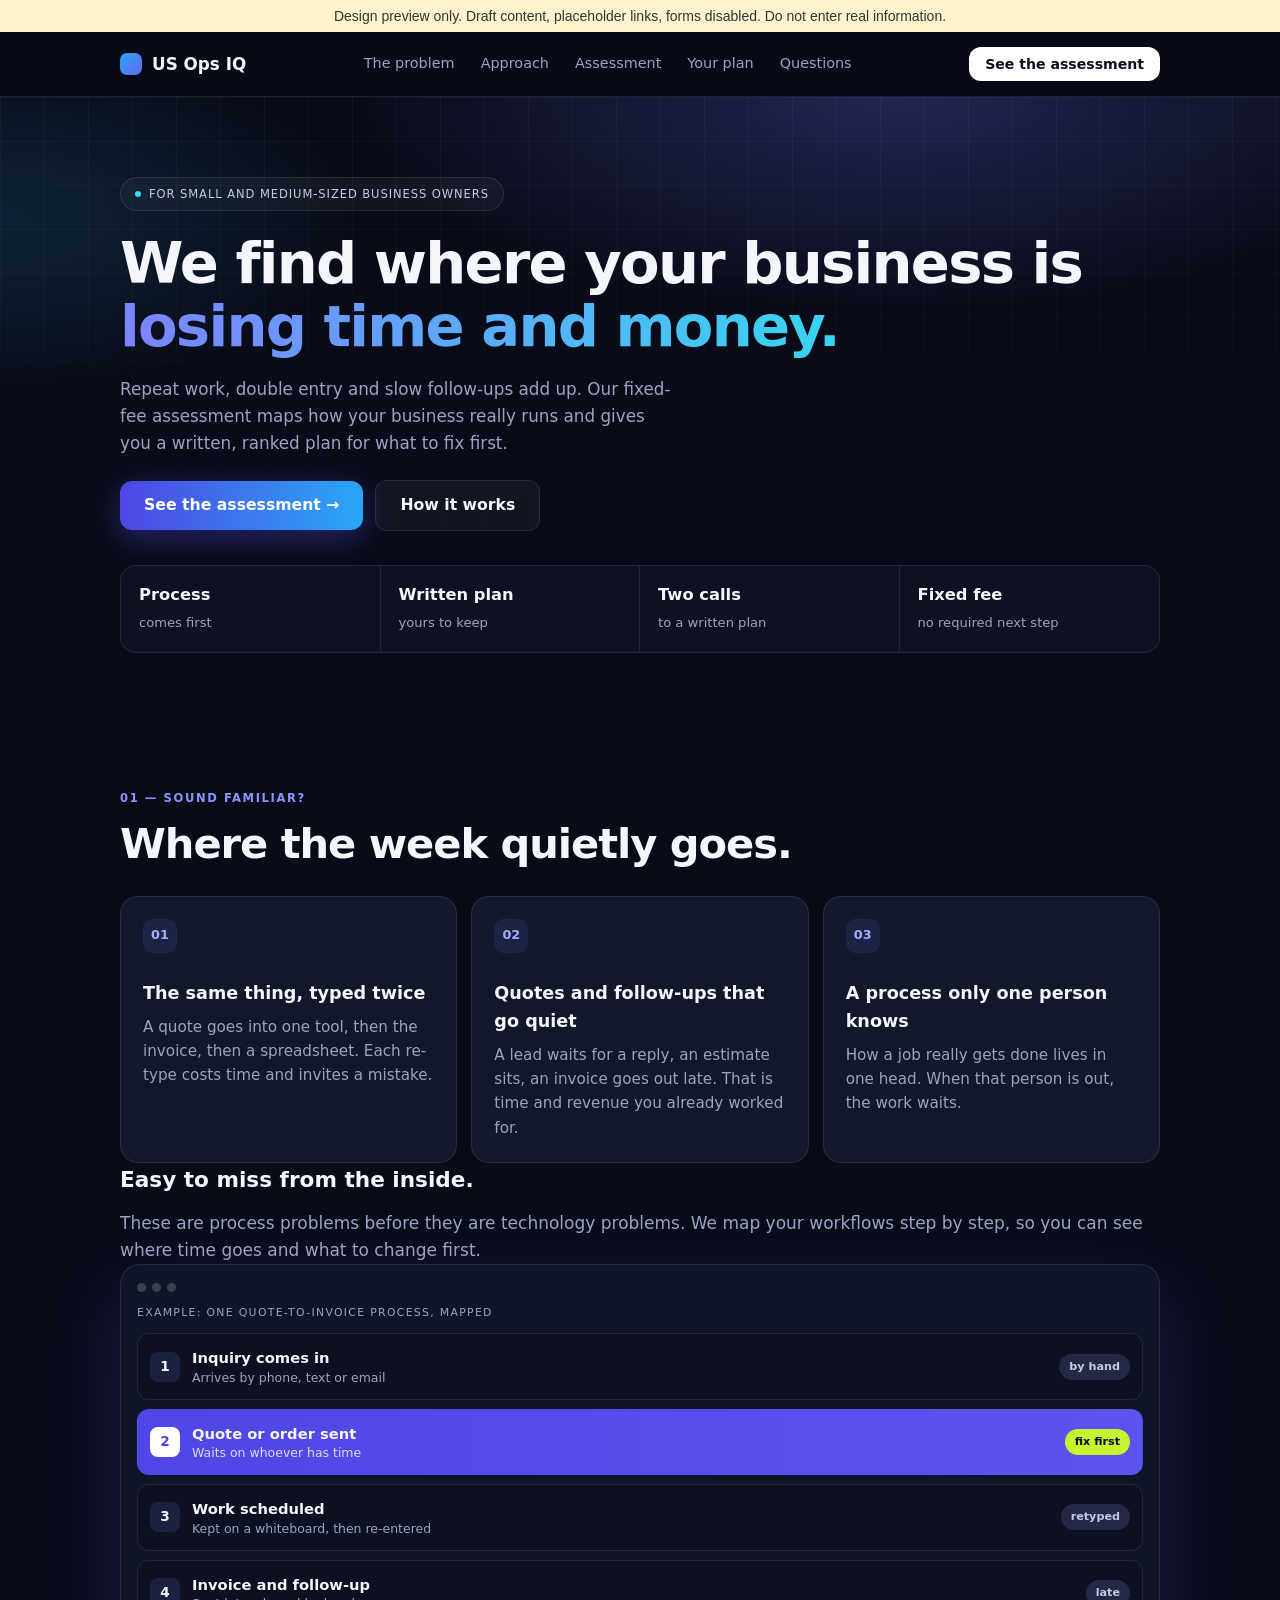
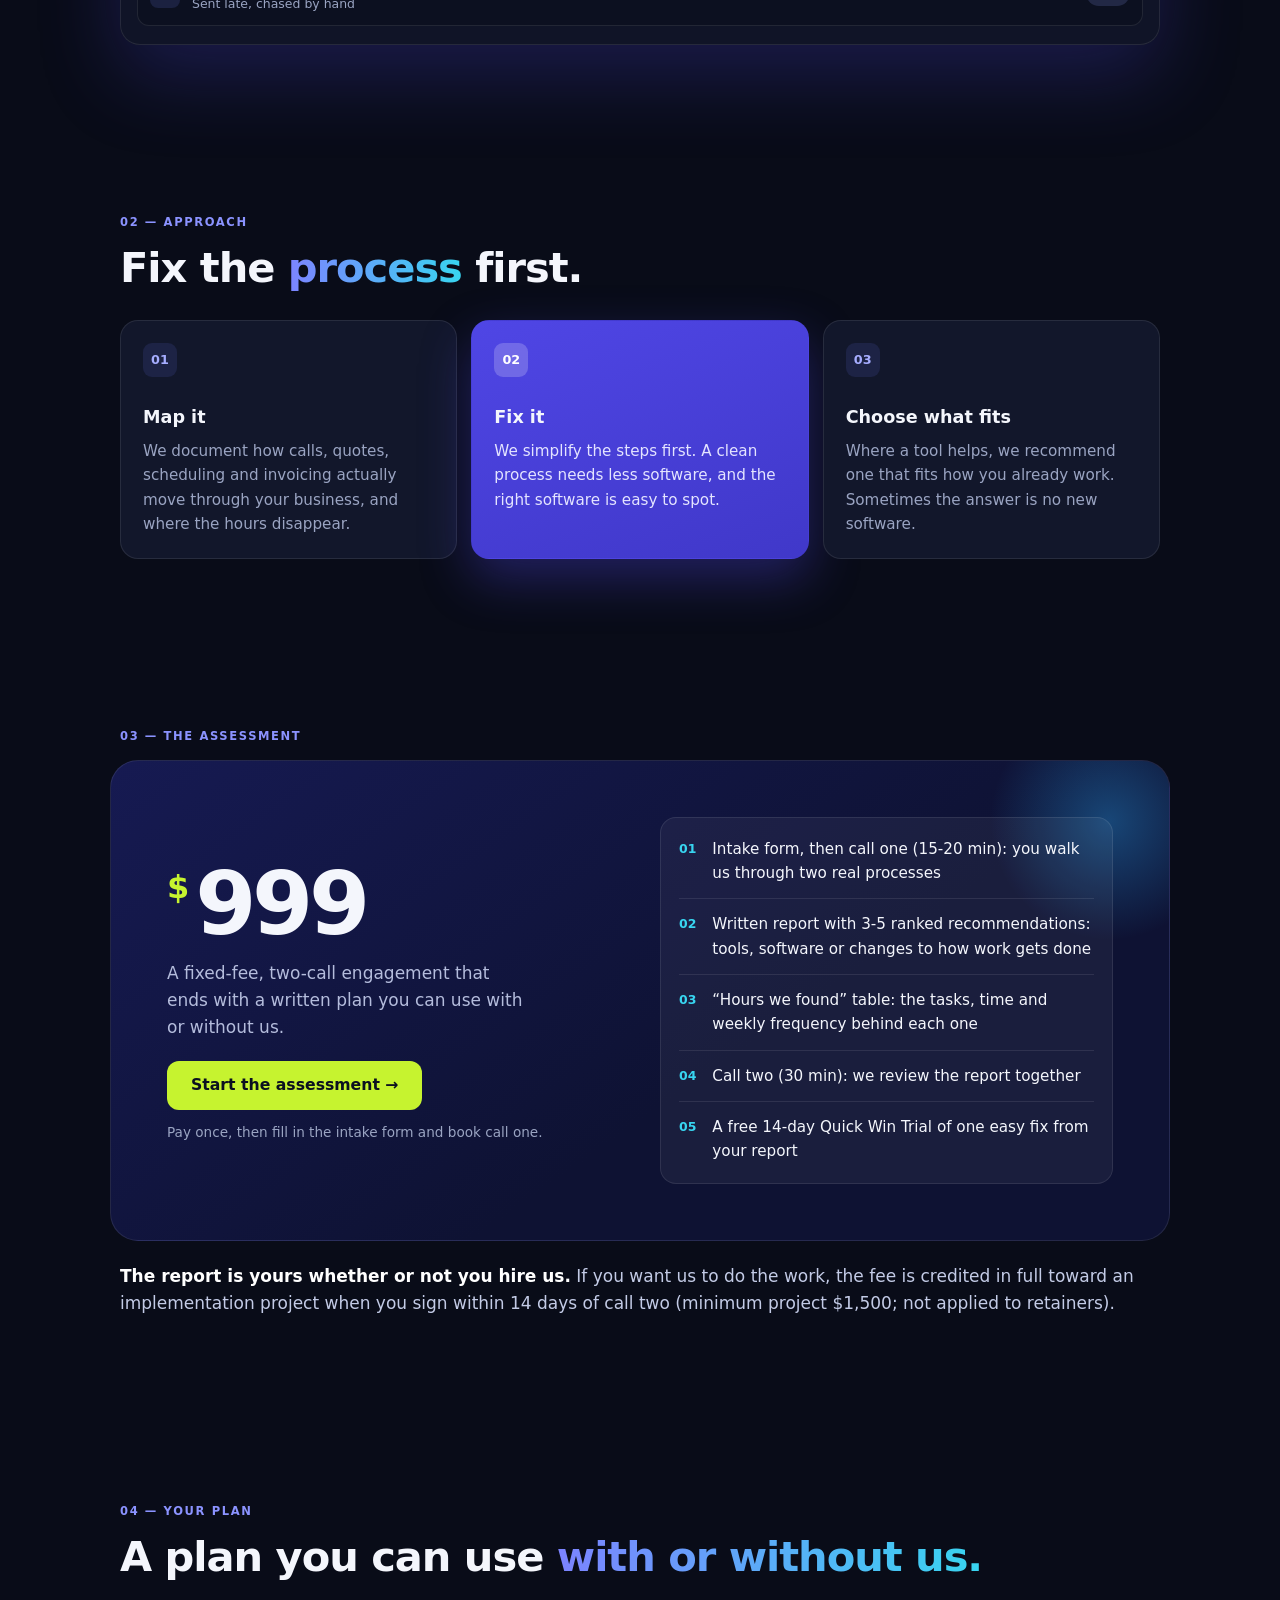
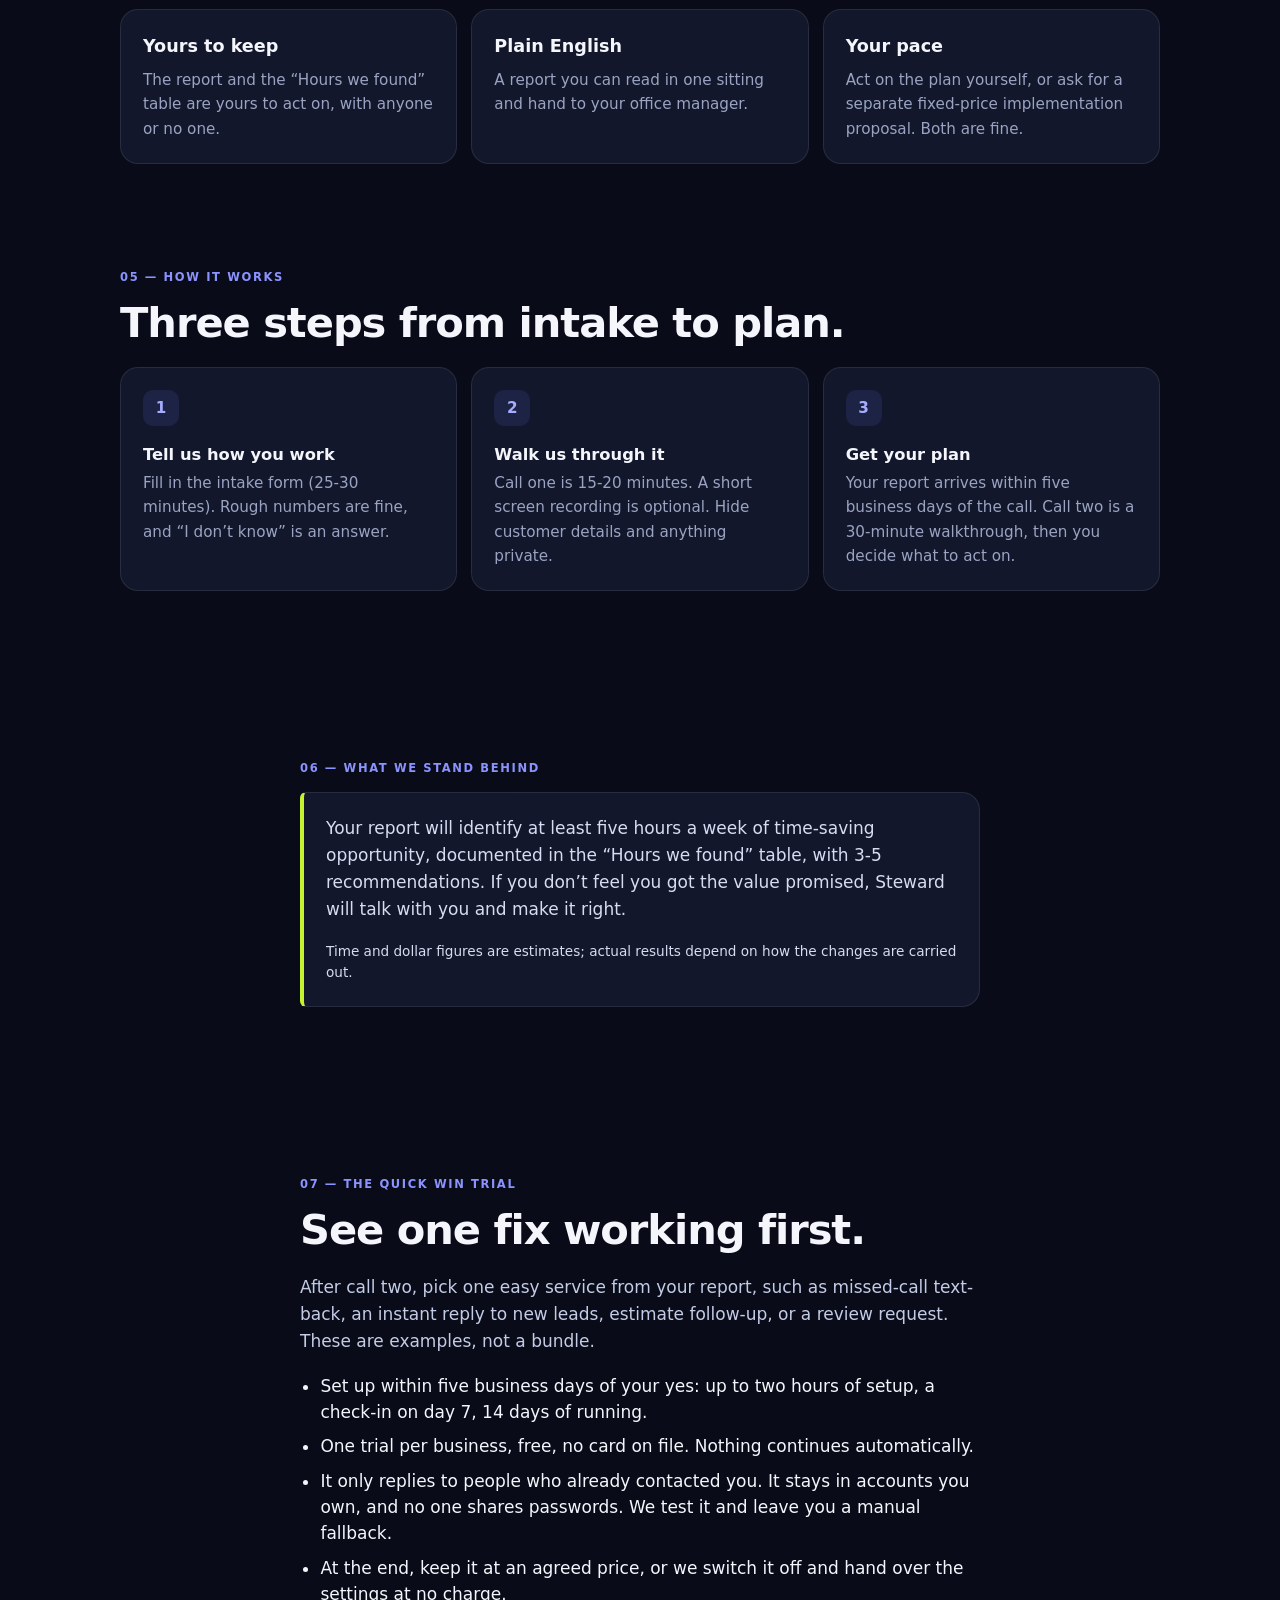
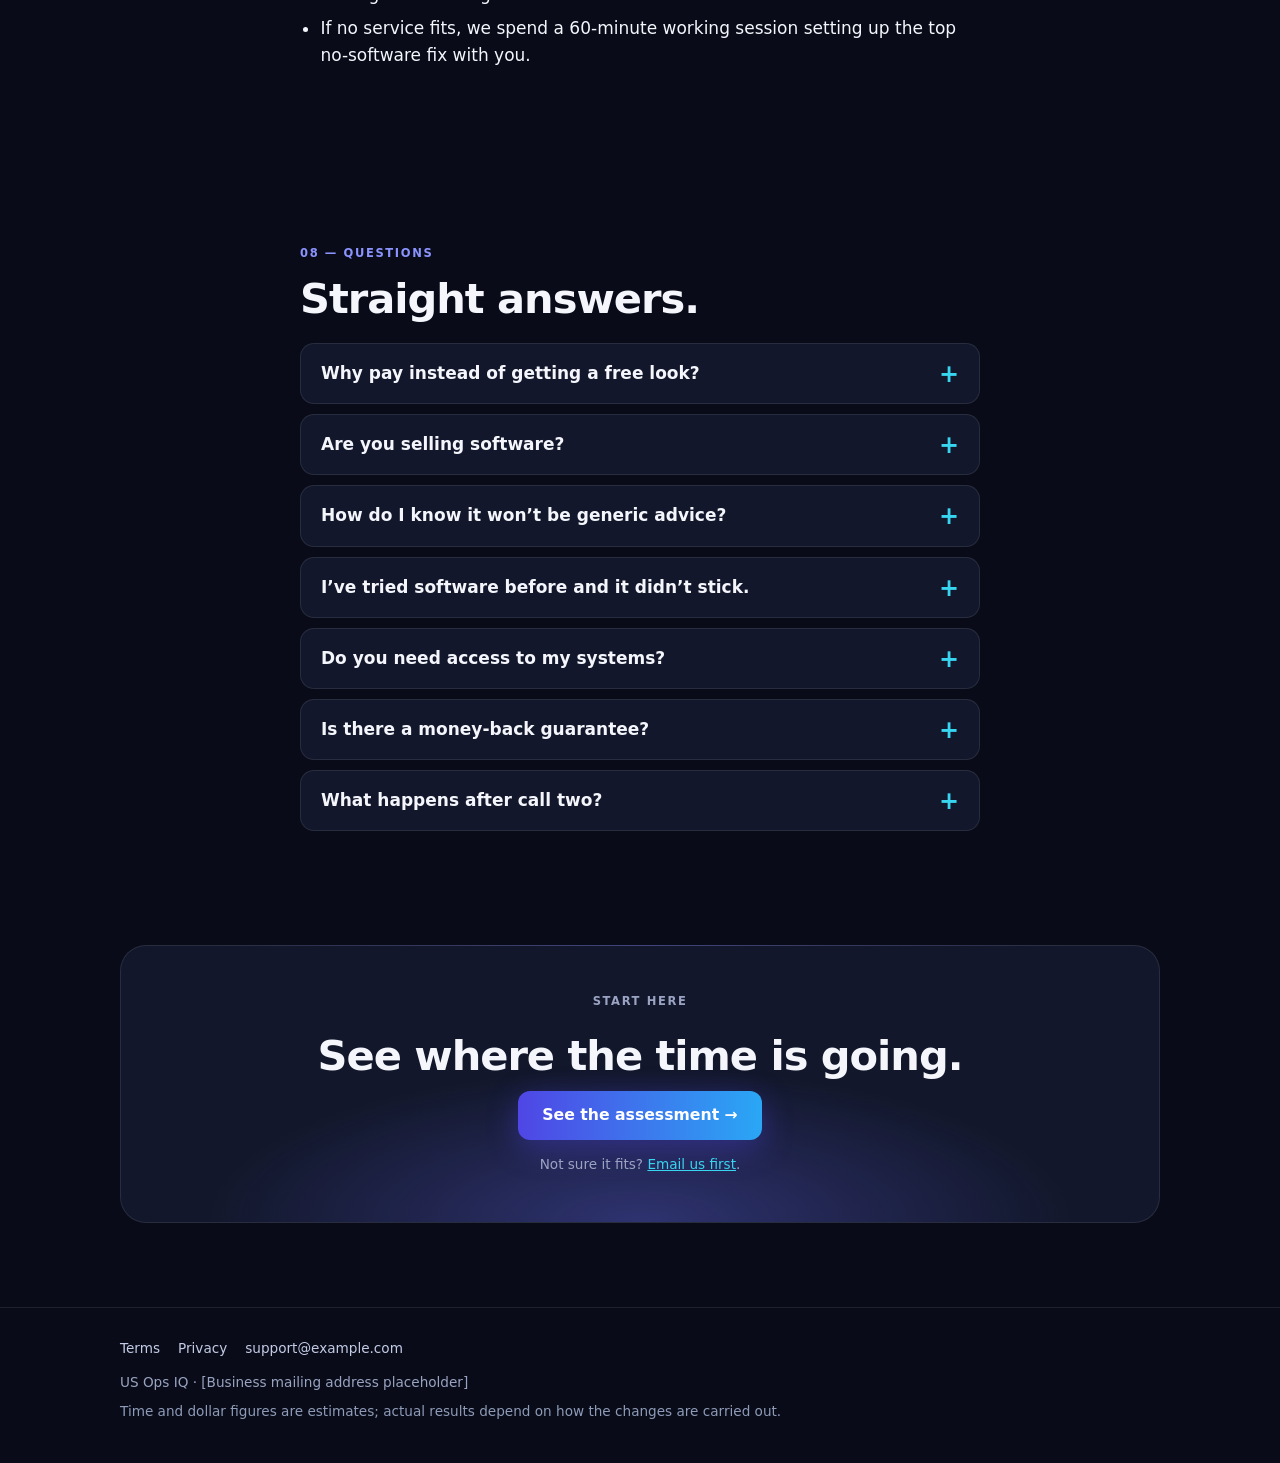
==== commit 285a7b79: "Update index.html" ====
--- a/index.html
+++ b/index.html
@@ -4,34 +4,26 @@
 <meta name="robots" content="noindex,nofollow">
 <meta charset="utf-8">
 <meta name="viewport" content="width=device-width,initial-scale=1">
-<title>US Ops IQ | Fix the process. Then automate.</title>
-<meta name="description" content="We help HVAC, roofing and property management owners map how the business really runs, remove the friction, and choose software only when it makes sense. A fixed-fee assessment that ends in a written plan.">
+<title>US Ops IQ | Find where your business is losing time and money</title>
+<meta name="description" content="A fixed-fee assessment for small and medium-sized business owners. We map how your business really runs and give you a written plan for what to fix first.">
 <link rel="canonical" href="https://example.com/">
 <link rel="stylesheet" href="assets/style.css">
-<meta property="og:title" content="US Ops IQ | Fix the process. Then automate.">
-<meta property="og:description" content="A fixed-fee operations assessment for HVAC, roofing and property management owners. Two calls, one written plan.">
+<meta property="og:title" content="US Ops IQ | Find where your business is losing time and money">
+<meta property="og:description" content="A fixed-fee operations assessment for small and medium-sized business owners. Two calls, one written plan.">
 </head>
 <body><div style="background:#fff3cd;color:#333;padding:8px 12px;font:14px sans-serif;text-align:center">Design preview only. Draft content, placeholder links, forms disabled. Do not enter real information.</div>
 <header class="site"><div class="wrap">
 <a class="brand" href=""><b>US Ops IQ</b></a>
-<nav class="top" aria-label="Main"><a href="#approach">Approach</a><a href="#assessment">Assessment</a><a href="#plan">Your plan</a><a href="#faq">Questions</a></nav>
+<nav class="top" aria-label="Main"><a href="#familiar">The problem</a><a href="#approach">Approach</a><a href="#assessment">Assessment</a><a href="#plan">Your plan</a><a href="#faq">Questions</a></nav>
 <a class="btn small" href="#assessment">See the assessment</a>
 </div></header>
 <main>
-<section class="hero"><div class="wrap split">
+<section class="hero"><div class="wrap">
 <div>
-<div class="pill">Operations consulting for the trades and rentals</div>
-<h1>Fix the process. <span class="grad">Then automate.</span></h1>
-<p class="lead">We help HVAC, roofing and property management owners map how the business really runs, remove the friction, and choose software only when it makes sense.</p>
+<div class="pill">For small and medium-sized business owners</div>
+<h1>We find where your business is <span class="grad">losing time and money.</span></h1>
+<p class="lead">Repeat work, double entry and slow follow-ups add up. Our fixed-fee assessment maps how your business really runs and gives you a written, ranked plan for what to fix first.</p>
 <div class="btns"><a class="btn" href="#assessment">See the assessment &rarr;</a><a class="btn ghost" href="#how">How it works</a></div>
-</div>
-<div class="mapcard" aria-label="Example of a mapped process">
-<div class="dots"><i></i><i></i><i></i></div>
-<p class="maplabel">Example: a process, mapped</p>
-<div class="row"><span class="n">1</span><div><b>Call comes in</b><small>Booked by phone or text</small></div><span class="t">manual</span></div>
-<div class="row hot"><span class="n">2</span><div><b>Quote sent</b><small>Waits on whoever has time</small></div><span class="t">fix first</span></div>
-<div class="row"><span class="n">3</span><div><b>Job scheduled</b><small>Dispatch from a whiteboard</small></div><span class="t">automate</span></div>
-<div class="row" style="margin-bottom:0"><span class="n">4</span><div><b>Invoice and follow-up</b><small>Chased by hand</small></div><span class="t">automate</span></div>
 </div>
 </div>
 <div class="wrap"><div class="stats">
@@ -42,19 +34,37 @@
 </div></div>
 </section>
 
+<section id="familiar"><div class="wrap">
+<p class="eyebrow">01 &mdash; Sound familiar?</p>
+<h2>Where the week quietly goes.</h2>
+<div class="cards three" style="margin-top:28px">
+<div class="card"><span class="num">01</span><h3>The same thing, typed twice</h3><p>A quote goes into one tool, then the invoice, then a spreadsheet. Each re-type costs time and invites a mistake.</p></div>
+<div class="card"><span class="num">02</span><h3>Quotes and follow-ups that go quiet</h3><p>A lead waits for a reply, an estimate sits, an invoice goes out late. That is time and revenue you already worked for.</p></div>
+<div class="card"><span class="num">03</span><h3>A process only one person knows</h3><p>How a job really gets done lives in one head. When that person is out, the work waits.</p></div>
+</div>
+<div class="pair"><div><h3 style="font-size:1.35rem;margin:0 0 12px">Easy to miss from the inside.</h3><p style="color:var(--muted);margin:0">These are process problems before they are technology problems. We map your workflows step by step, so you can see where time goes and what to change first.</p></div>
+<div class="mapcard" aria-label="Example of a mapped process">
+<div class="dots"><i></i><i></i><i></i></div>
+<p class="maplabel">Example: one quote-to-invoice process, mapped</p>
+<div class="row"><span class="n">1</span><div><b>Inquiry comes in</b><small>Arrives by phone, text or email</small></div><span class="t">by hand</span></div>
+<div class="row hot"><span class="n">2</span><div><b>Quote or order sent</b><small>Waits on whoever has time</small></div><span class="t">fix first</span></div>
+<div class="row"><span class="n">3</span><div><b>Work scheduled</b><small>Kept on a whiteboard, then re-entered</small></div><span class="t">retyped</span></div>
+<div class="row" style="margin-bottom:0"><span class="n">4</span><div><b>Invoice and follow-up</b><small>Sent late, chased by hand</small></div><span class="t">late</span></div>
+</div>
+</div>
+</div></section>
 <section id="approach"><div class="wrap">
-<p class="eyebrow">01 &mdash; Approach</p>
-<h2>Most software problems are <span class="grad">process</span> problems.</h2>
+<p class="eyebrow">02 &mdash; Approach</p>
+<h2>Fix the <span class="grad">process</span> first.</h2>
 <div class="cards three" style="margin-top:28px">
 <div class="card"><span class="num">01</span><h3>Map it</h3><p>We document how calls, quotes, scheduling and invoicing actually move through your business, and where the hours disappear.</p></div>
 <div class="card hot"><span class="num">02</span><h3>Fix it</h3><p>We simplify the steps first. A clean process needs less software, and the right software is easy to spot.</p></div>
-<div class="card"><span class="num">03</span><h3>Automate what earns it</h3><p>We recommend off-the-shelf tools that fit. AI is one option among many, used only where it helps. Sometimes the answer is no new software.</p></div>
+<div class="card"><span class="num">03</span><h3>Choose what fits</h3><p>Where a tool helps, we recommend one that fits how you already work. Sometimes the answer is no new software.</p></div>
 </div>
-<p style="max-width:680px;margin-top:24px">Built for owner-run HVAC businesses, roofers and property managers, plus owner-operated rental portfolios, multi-unit short-term rental businesses, campgrounds and RV parks.</p>
 </div></section>
 
 <section id="assessment"><div class="wrap">
-<p class="eyebrow">02 &mdash; The assessment</p>
+<p class="eyebrow">03 &mdash; The assessment</p>
 <div class="block">
 <div>
 <div class="big"><sup>$</sup><span>999</span></div>
@@ -74,17 +84,17 @@
 </div></section>
 
 <section id="plan"><div class="wrap">
-<p class="eyebrow">03 &mdash; Your plan</p>
+<p class="eyebrow">04 &mdash; Your plan</p>
 <h2>A plan you can use <span class="grad">with or without us.</span></h2>
 <div class="cards three" style="margin-top:28px">
-<div class="card"><h3>Yours to keep</h3><p>The written report is yours whether or not you ever hire us.</p></div>
+<div class="card"><h3>Yours to keep</h3><p>The report and the &ldquo;Hours we found&rdquo; table are yours to act on, with anyone or no one.</p></div>
 <div class="card"><h3>Plain English</h3><p>A report you can read in one sitting and hand to your office manager.</p></div>
 <div class="card"><h3>Your pace</h3><p>Act on the plan yourself, or ask for a separate fixed-price implementation proposal. Both are fine.</p></div>
 </div>
 </div></section>
 
 <section id="how" style="padding-top:20px"><div class="wrap">
-<p class="eyebrow">04 &mdash; How it works</p>
+<p class="eyebrow">05 &mdash; How it works</p>
 <h2>Three steps from intake to plan.</h2>
 <ol class="steps">
 <li><span class="n">1</span><strong>Tell us how you work</strong>Fill in the intake form (25-30 minutes). Rough numbers are fine, and &ldquo;I don&rsquo;t know&rdquo; is an answer.</li>
@@ -94,7 +104,7 @@
 </div></section>
 
 <section id="commitment"><div class="wrap narrow">
-<p class="eyebrow">05 &mdash; What we stand behind</p>
+<p class="eyebrow">06 &mdash; What we stand behind</p>
 <div class="guarantee">
 <p style="margin-top:0">Your report will identify at least five hours a week of time-saving opportunity, documented in the &ldquo;Hours we found&rdquo; table, with 3-5 recommendations. If you don&rsquo;t feel you got the value promised, Steward will talk with you and make it right.</p>
 <p class="small" style="margin-bottom:0">Time and dollar figures are estimates; actual results depend on how the changes are carried out.</p>
@@ -102,7 +112,7 @@
 </div></section>
 
 <section id="trial"><div class="wrap narrow">
-<p class="eyebrow">06 &mdash; The Quick Win Trial</p>
+<p class="eyebrow">07 &mdash; The Quick Win Trial</p>
 <h2>See one fix working first.</h2>
 <p>After call two, pick one easy service from your report, such as missed-call text-back, an instant reply to new leads, estimate follow-up, or a review request. These are examples, not a bundle.</p>
 <ul class="plain">
@@ -115,10 +125,10 @@
 </div></section>
 
 <section id="faq"><div class="wrap narrow">
-<p class="eyebrow">07 &mdash; Questions</p>
+<p class="eyebrow">08 &mdash; Questions</p>
 <h2>Straight answers.</h2>
-<details><summary>Why pay instead of getting a free look?</summary><div class="body"><p>A real review takes real work, so the assessment is the product, not a sales pitch. You get a written report, a walkthrough and a trial, and the report is yours even if you never hire us again.</p></div></details>
-<details><summary>Are you selling software or AI?</summary><div class="body"><p>No. We start with how the work gets done. The report can recommend tools, software or simple process changes, and any implementation is a separate project you can decline.</p></div></details>
+<details><summary>Why pay instead of getting a free look?</summary><div class="body"><p>A real review takes real work, so the assessment is the product, not a sales pitch. You get a written report, a walkthrough and a trial.</p></div></details>
+<details><summary>Are you selling software?</summary><div class="body"><p>No. We start with how the work gets done. The report can recommend tools, software or simple process changes, and any implementation is a separate project you can decline.</p></div></details>
 <details><summary>How do I know it won&rsquo;t be generic advice?</summary><div class="body"><p>It is built from your intake, your call and two of your real processes. The &ldquo;Hours we found&rdquo; table shows the tasks, time and frequency behind every number, so you can check our reasoning.</p></div></details>
 <details><summary>I&rsquo;ve tried software before and it didn&rsquo;t stick.</summary><div class="body"><p>That is common. We look at the process before the tool, suggest changes that fit what you already use, and name a fallback if a fix breaks.</p></div></details>
 <details><summary>Do you need access to my systems?</summary><div class="body"><p>You choose what to show us, and you should hide private information. We don&rsquo;t ask for passwords. Any later access uses accounts you own and can turn off.</p></div></details>
@@ -128,7 +138,7 @@
 
 <section style="padding-top:20px"><div class="wrap"><div class="ctabox">
 <p class="eyebrow">Start here</p>
-<h2>See where the hours are going.</h2>
+<h2>See where the time is going.</h2>
 <a class="btn" href="#assessment">See the assessment &rarr;</a>
 <p class="small" style="margin:14px 0 0">Not sure it fits? <a href="mailto:support@example.com">Email us first</a>.</p>
 </div></div></section>
--- a/assets/style.css
+++ b/assets/style.css
@@ -132,3 +132,4 @@
 input,textarea,select{width:100%;min-width:0;border:1px solid #667394;border-radius:8px;background:#0c1020;color:var(--ink);padding:12px;font:inherit;line-height:1.4}textarea{resize:vertical}input:focus,textarea:focus,select:focus{outline:2px solid var(--cyan);outline-offset:2px}
 .hint{font-size:.85rem;color:var(--muted);margin:7px 0 0}.required{color:#ffc28c}.checkbox{display:flex;gap:12px;align-items:flex-start}.checkbox input{width:22px;height:22px;flex:none;margin-top:3px}.honeypot{display:none}.refcard p{margin-bottom:16px}.refcard .field{margin-bottom:0}.fieldgrid{display:grid;gap:0}form details .body{padding-top:14px}form button{min-height:48px}form [hidden]{display:none!important}
 @media(min-width:600px){.fieldgrid{grid-template-columns:1fr 1fr 1fr;gap:14px}}
+.plain{margin:14px 0 0 1.2em;padding:0;color:inherit}.plain li{margin:8px 0;line-height:1.55}
